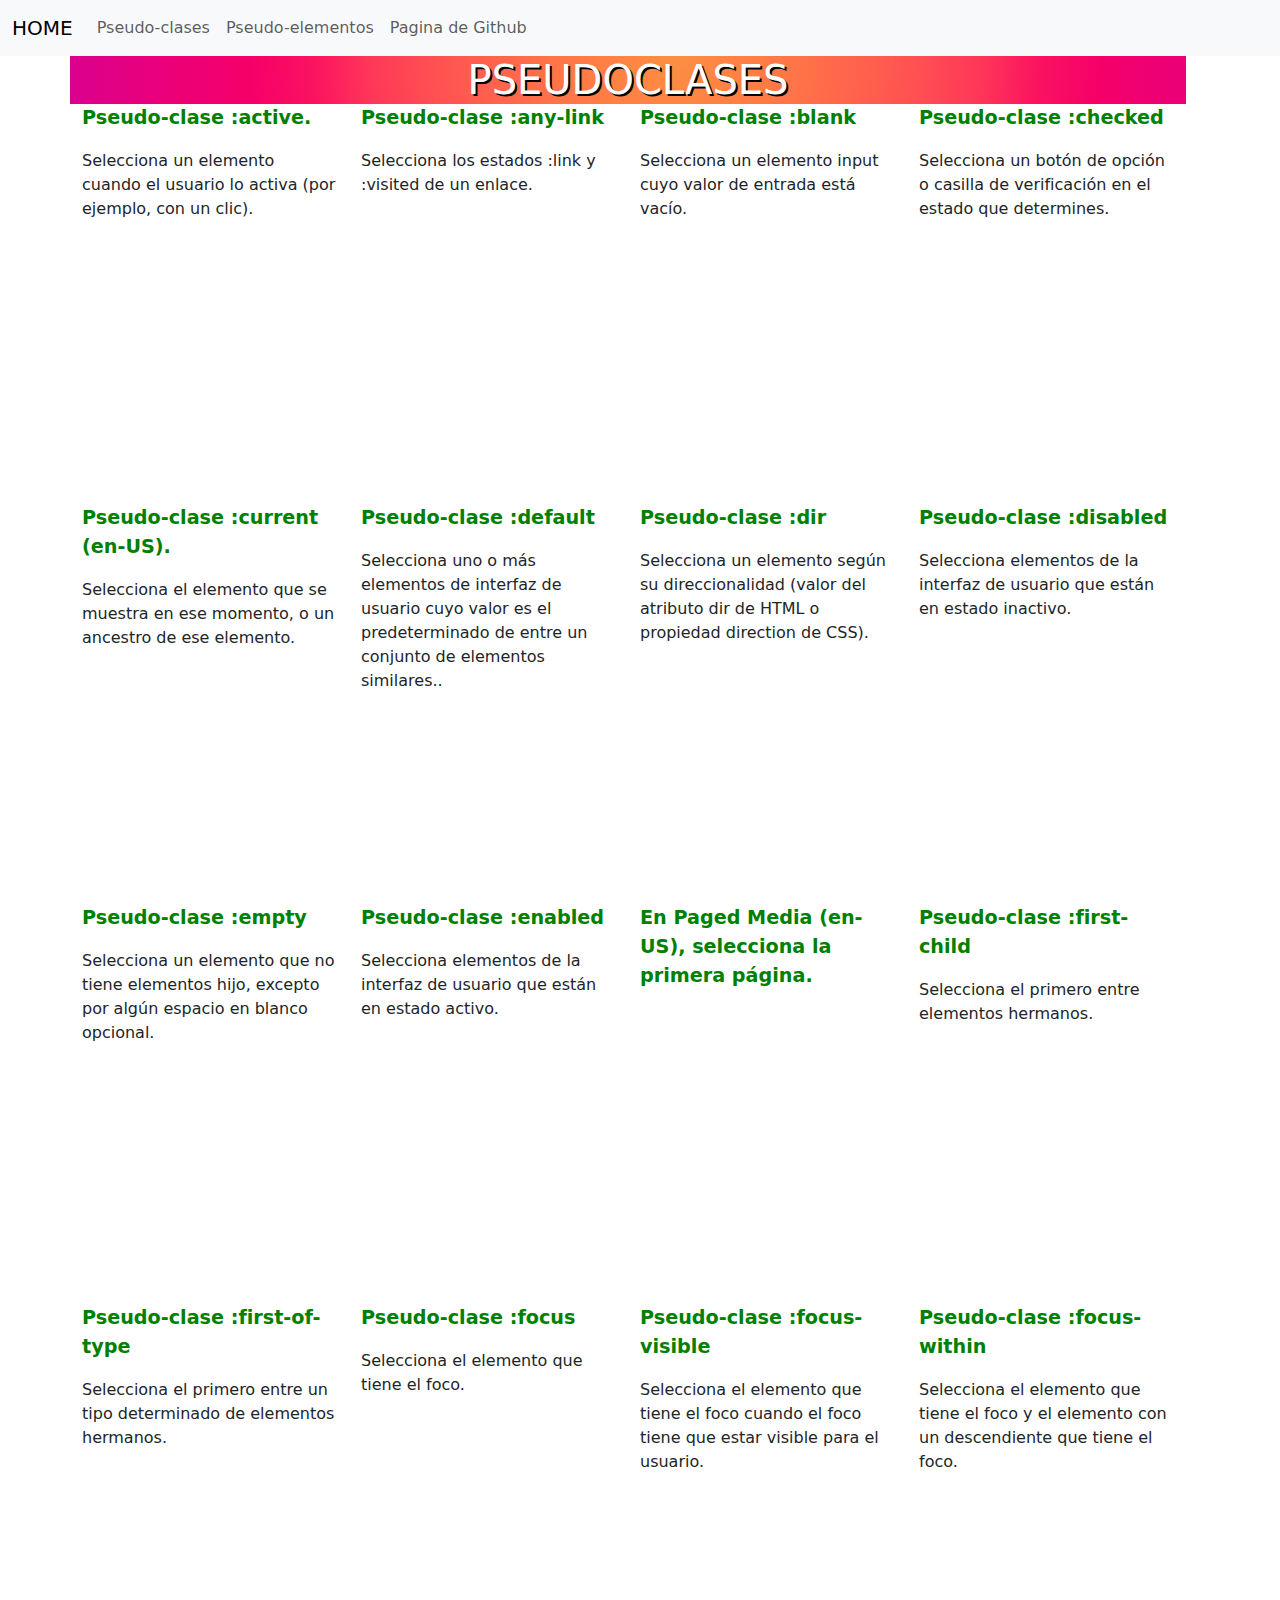
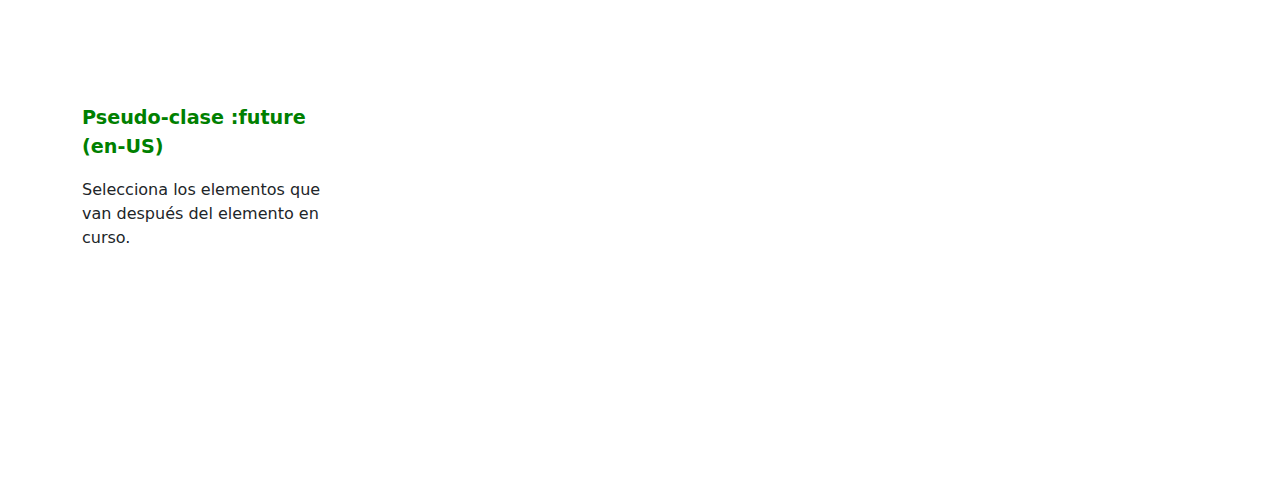
==== pseudoclases/index.html @ 44863fea "hago la página que no funciona y degradado al titulo" ====
<!DOCTYPE html>
<html lang="es">

<head>
  <meta charset="UTF-8">
  <meta http-equiv="X-UA-Compatible" content="IE=edge">
  <meta name="viewport" content="width=device-width, initial-scale=1.0">
  <title>Pseudoclases by KOKO</title>
  <link href="css/bootstrap.min.css" rel="stylesheet">
  <link rel="stylesheet" href="css/style.css">
</head>

<body>
  <nav class="navbar navbar-expand-lg bg-body-tertiary">
    <div class="container-fluid">
      <a class="navbar-brand" href="../index.html">HOME</a>
      <button class="navbar-toggler" type="button" data-bs-toggle="collapse" data-bs-target="#navbarNav"
        aria-controls="navbarNav" aria-expanded="false" aria-label="Toggle navigation">
        <span class="navbar-toggler-icon"></span>
      </button>
      <div class="collapse navbar-collapse" id="navbarNav">
        <ul class="navbar-nav">
          <li class="nav-item">
            <a class="nav-link " aria-current="page" href="index.html">Pseudo-clases</a>
          </li>
          <li class="nav-item">
            <a class="nav-link" href="../pseudoelementos/index.html">Pseudo-elementos</a>
          </li>
          <li class="nav-item">
            <a class="nav-link" href="https://github.com/Koko-OwO?tab=repositories">Pagina de Github</a>
          </li>
        </ul>
      </div>
    </div>
  </nav>
  <header class="container azu">
    <div class="row carita">
      <div class="col-xl-12 col-md-12 col-sd-12 col-12 altura1 nalga">
        <h1>PSEUDOCLASES</h1>
      </div>
    </div>
  </header>
      <section class="container">
        <aside class="row carita">
          <div class="col-xl-3 col-md-6 col-sd-12 col-12 auto altura2">
            <p>Pseudo-clase :active.</p>
            <p>Selecciona un elemento cuando el usuario lo activa (por ejemplo, con un clic).</p>
          </div>
          <div class="col-xl-3 col-md-6 col-sd-12 col-12 auto altura2">
            <p>Pseudo-clase :any-link</p>
            <p>Selecciona los estados :link y :visited de un enlace.</p>
          </div>
          <div class="col-xl-3 col-md-6 col-sd-12 col-12 auto altura2">
            <p>Pseudo-clase :blank</p>
            <p>Selecciona un elemento input cuyo valor de entrada está vacío.</p>
          </div>
          <div class="col-xl-3 col-md-6 col-sd-12 col-12 auto altura2">
            <p>Pseudo-clase :checked</p>
            <p>Selecciona un botón de opción o casilla de verificación en el estado que determines.</p>
          </div>
          <div class="col-xl-3 col-md-6 col-sd-12 col-12 auto altura2">
            <p>Pseudo-clase :current (en-US).</p>
            <p>Selecciona el elemento que se muestra en ese momento, o un ancestro de ese elemento.</p>
          </div>
          <div class="col-xl-3 col-md-6 col-sd-12 col-12 auto altura2">
            <p>Pseudo-clase :default</p>
            <p>Selecciona uno o más elementos de interfaz de usuario cuyo valor es el predeterminado de entre un conjunto de elementos similares..</p>
          </div>
          <div class="col-xl-3 col-md-6 col-sd-12 col-12 auto altura2">
            <p>Pseudo-clase :dir</p>
            <p>Selecciona un elemento según su direccionalidad (valor del atributo dir de HTML o propiedad direction de CSS).</p>
          </div>
          <div class="col-xl-3 col-md-6 col-sd-12 col-12 auto altura2">
            <p>Pseudo-clase :disabled</p>
            <p>Selecciona elementos de la interfaz de usuario que están en estado inactivo.</p>
          </div>
          <div class="col-xl-3 col-md-6 col-sd-12 col-12 auto altura2">
            <p>Pseudo-clase :empty</p>
            <p>Selecciona un elemento que no tiene elementos hijo, excepto por algún espacio en blanco opcional.</p>
          </div>
          <div class="col-xl-3 col-md-6 col-sd-12 col-12 auto altura2">
            <p>Pseudo-clase :enabled</p>
            <p>Selecciona elementos de la interfaz de usuario que están en estado activo.</p>
          </div>

          <div class="col-xl-3 col-md-6 col-sd-12 col-12 auto altura2">
            <p>En Paged Media (en-US), selecciona la primera página.</p>
          </div>
          <div class="col-xl-3 col-md-6 col-sd-12 col-12 auto altura2">
            <p>Pseudo-clase :first-child</p>
            <p>Selecciona el primero entre elementos hermanos.</p>
          </div>
          <div class="col-xl-3 col-md-6 col-sd-12 col-12 auto altura2">
            <p>Pseudo-clase :first-of-type</p>
            <p>Selecciona el primero entre un tipo determinado de elementos hermanos.</p>
          </div>
          <div class="col-xl-3 col-md-6 col-sd-12 col-12 auto altura2">
            <p>Pseudo-clase :focus</p>
            <p>Selecciona el elemento que tiene el foco.</p>
          </div>
          <div class="col-xl-3 col-md-6 col-sd-12 col-12 auto altura2">
            <p>Pseudo-clase :focus-visible</p>
            <p>Selecciona el elemento que tiene el foco cuando el foco tiene que estar visible para el usuario.</p>
          </div>
          <div class="col-xl-3 col-md-6 col-sd-12 col-12 auto altura2">
            <p>Pseudo-clase :focus-within</p>
            <p>Selecciona el elemento que tiene el foco y el elemento con un descendiente que tiene el foco.</p>
          </div>
          <div class="col-xl-3 col-md-6 col-sd-12 col-12 auto altura2">
            <p>Pseudo-clase :future (en-US)</p>
            <p>Selecciona los elementos que van después del elemento en curso.
            </p>
          </div>

         
        </aside>
      </section>

  

















  <script src="js/bootstrap.bundle.min.js"></script>

</body>

</html>
---- pseudoclases/css/style.css ----
* {
    box-sizing: border-box;
}
body{ 
    margin: 0;
    padding: 0;
    
}
.container{
    width: 100%;
    height: 100vh;
    display: flex;
}
.azu{
    width: 100%;
    height: 3rem;
    display: flex;
}
.altura1 {
    width: 100%;
    height: 3rem;
    display: flex;
    
}
.carita {
    width: 100%;
    display: flex;
}
.nalga {
    background-image: radial-gradient(circle at 54.22% 1.72%, #fb8f41 0, #ff8244 10%, #ff7448 20%, #ff634c 30%, #ff5052 40%, #ff3858 50%, #fb1260 60%, #f50069 70%, #ee0074 80%, #e50081 90%, #da008e 100%);
    justify-content: center;
    color: white;
    text-shadow: 2px 2px black;
}
.altura2 {
    height: 25rem;
    

}

.auto p:first-child{
    font-weight: bold;
    font-size: 120%;
    color: green;
    
}
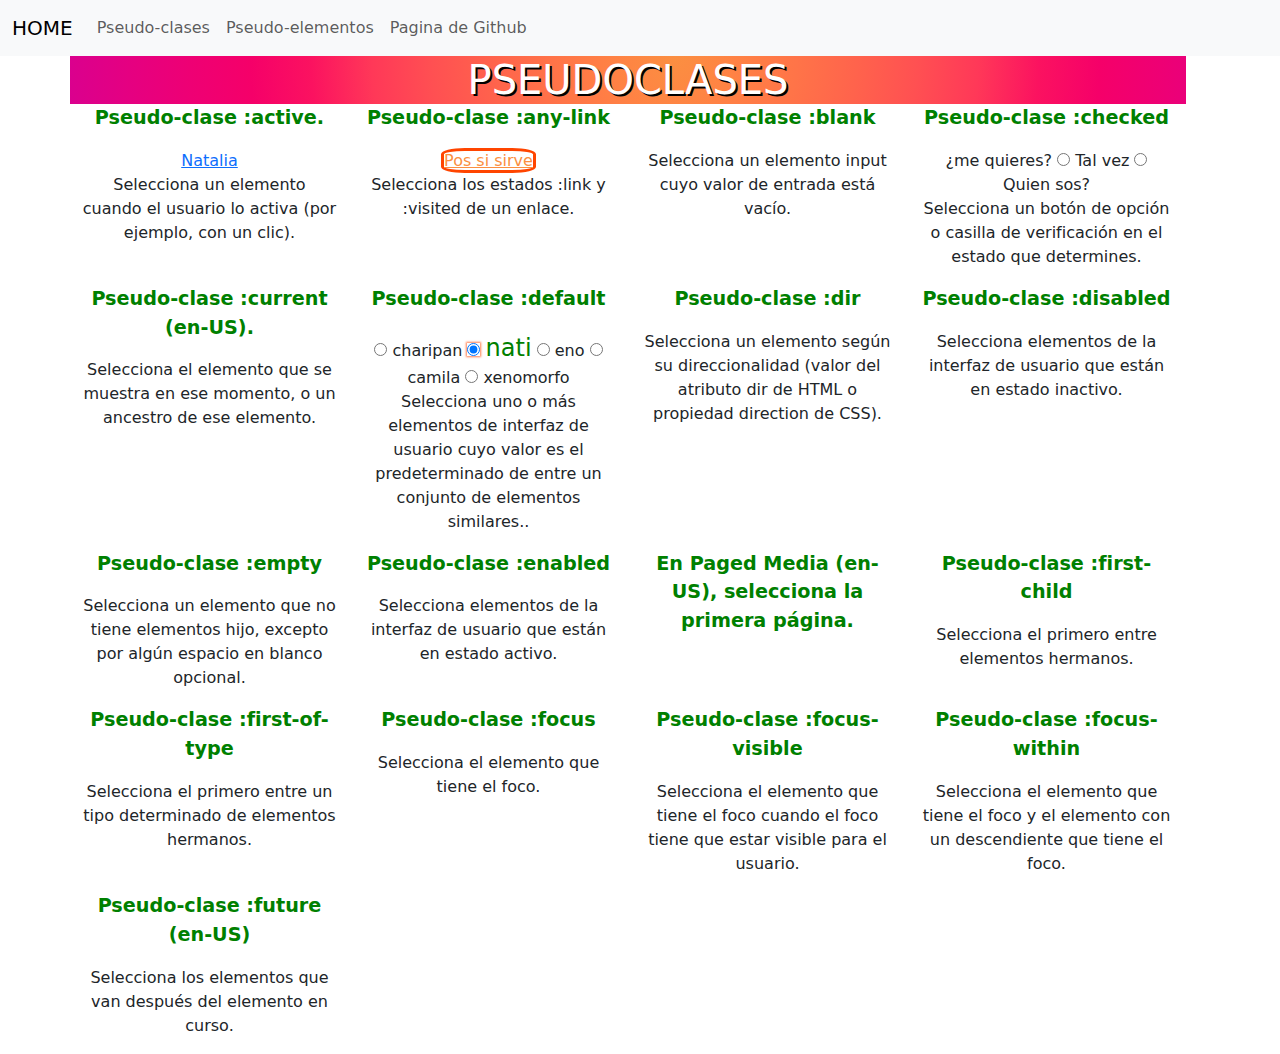
==== commit af005ce8: "quito en no repeat en el fondo, hago algunas pseudoclases y eso}" ====
--- a/pseudoclases/index.html
+++ b/pseudoclases/index.html
@@ -40,83 +40,111 @@
       </div>
     </div>
   </header>
-      <section class="container">
-        <aside class="row carita">
-          <div class="col-xl-3 col-md-6 col-sd-12 col-12 auto altura2">
-            <p>Pseudo-clase :active.</p>
-            <p>Selecciona un elemento cuando el usuario lo activa (por ejemplo, con un clic).</p>
-          </div>
-          <div class="col-xl-3 col-md-6 col-sd-12 col-12 auto altura2">
-            <p>Pseudo-clase :any-link</p>
-            <p>Selecciona los estados :link y :visited de un enlace.</p>
-          </div>
-          <div class="col-xl-3 col-md-6 col-sd-12 col-12 auto altura2">
-            <p>Pseudo-clase :blank</p>
-            <p>Selecciona un elemento input cuyo valor de entrada está vacío.</p>
-          </div>
-          <div class="col-xl-3 col-md-6 col-sd-12 col-12 auto altura2">
-            <p>Pseudo-clase :checked</p>
-            <p>Selecciona un botón de opción o casilla de verificación en el estado que determines.</p>
-          </div>
-          <div class="col-xl-3 col-md-6 col-sd-12 col-12 auto altura2">
-            <p>Pseudo-clase :current (en-US).</p>
-            <p>Selecciona el elemento que se muestra en ese momento, o un ancestro de ese elemento.</p>
-          </div>
-          <div class="col-xl-3 col-md-6 col-sd-12 col-12 auto altura2">
-            <p>Pseudo-clase :default</p>
-            <p>Selecciona uno o más elementos de interfaz de usuario cuyo valor es el predeterminado de entre un conjunto de elementos similares..</p>
-          </div>
-          <div class="col-xl-3 col-md-6 col-sd-12 col-12 auto altura2">
-            <p>Pseudo-clase :dir</p>
-            <p>Selecciona un elemento según su direccionalidad (valor del atributo dir de HTML o propiedad direction de CSS).</p>
-          </div>
-          <div class="col-xl-3 col-md-6 col-sd-12 col-12 auto altura2">
-            <p>Pseudo-clase :disabled</p>
-            <p>Selecciona elementos de la interfaz de usuario que están en estado inactivo.</p>
-          </div>
-          <div class="col-xl-3 col-md-6 col-sd-12 col-12 auto altura2">
-            <p>Pseudo-clase :empty</p>
-            <p>Selecciona un elemento que no tiene elementos hijo, excepto por algún espacio en blanco opcional.</p>
-          </div>
-          <div class="col-xl-3 col-md-6 col-sd-12 col-12 auto altura2">
-            <p>Pseudo-clase :enabled</p>
-            <p>Selecciona elementos de la interfaz de usuario que están en estado activo.</p>
-          </div>
+  <section class="container">
+    <aside class="row carita">
+      <div class="col-xl-3 col-md-6 col-sd-12 col-12 auto altura2">
+        <p>Pseudo-clase :active.</p>
+        <a href="3" class="ola">Natalia</a>
+        <p>Selecciona un elemento cuando el usuario lo activa (por ejemplo, con un clic).</p>
+      </div>
+      <div class="col-xl-3 col-md-6 col-sd-12 col-12 auto altura2">
+        <p>Pseudo-clase :any-link</p>
+        <a href="#" class="lola">Pos si sirve</a>
+        <p>Selecciona los estados :link y :visited de un enlace.</p>
+      </div>
+      <div class="col-xl-3 col-md-6 col-sd-12 col-12 auto altura2">
+        <p>Pseudo-clase :blank</p>
+        <p>Selecciona un elemento input cuyo valor de entrada está vacío.</p>
+      </div>
+      <div class="col-xl-3 col-md-6 col-sd-12 col-12 auto altura2">
+        <p>Pseudo-clase :checked</p>
+        <div>
+          ¿me quieres?
+          <input type="radio" name="my-input" id="yes">
+          <label for="yes">Tal vez</label>
 
-          <div class="col-xl-3 col-md-6 col-sd-12 col-12 auto altura2">
-            <p>En Paged Media (en-US), selecciona la primera página.</p>
-          </div>
-          <div class="col-xl-3 col-md-6 col-sd-12 col-12 auto altura2">
-            <p>Pseudo-clase :first-child</p>
-            <p>Selecciona el primero entre elementos hermanos.</p>
-          </div>
-          <div class="col-xl-3 col-md-6 col-sd-12 col-12 auto altura2">
-            <p>Pseudo-clase :first-of-type</p>
-            <p>Selecciona el primero entre un tipo determinado de elementos hermanos.</p>
-          </div>
-          <div class="col-xl-3 col-md-6 col-sd-12 col-12 auto altura2">
-            <p>Pseudo-clase :focus</p>
-            <p>Selecciona el elemento que tiene el foco.</p>
-          </div>
-          <div class="col-xl-3 col-md-6 col-sd-12 col-12 auto altura2">
-            <p>Pseudo-clase :focus-visible</p>
-            <p>Selecciona el elemento que tiene el foco cuando el foco tiene que estar visible para el usuario.</p>
-          </div>
-          <div class="col-xl-3 col-md-6 col-sd-12 col-12 auto altura2">
-            <p>Pseudo-clase :focus-within</p>
-            <p>Selecciona el elemento que tiene el foco y el elemento con un descendiente que tiene el foco.</p>
-          </div>
-          <div class="col-xl-3 col-md-6 col-sd-12 col-12 auto altura2">
-            <p>Pseudo-clase :future (en-US)</p>
-            <p>Selecciona los elementos que van después del elemento en curso.
-            </p>
-          </div>
+          <input type="radio" name="my-input" id="no">
+          <label for="no">Quien sos?</label>
+        </div>
+        <p>Selecciona un botón de opción o casilla de verificación en el estado que determines.</p>
+      </div>
+      <div class="col-xl-3 col-md-6 col-sd-12 col-12 auto altura2">
+        <p>Pseudo-clase :current (en-US).</p>
+        <p>Selecciona el elemento que se muestra en ese momento, o un ancestro de ese elemento.</p>
+      </div>
+      <div class="col-xl-3 col-md-6 col-sd-12 col-12 auto altura2">
+        <p>Pseudo-clase :default</p>
+        <input type="radio" name="season" id="spring">
+        <label for="spring">charipan</label>
 
-         
-        </aside>
-      </section>
+        <input type="radio" name="season" id="nati" checked>
+        <label for="nati">nati</label>
 
-  
+        <input type="radio" name="season" id="eno">
+        <label for="eno">eno</label>
+
+        <input type="radio" name="season" id="camila">
+        <label for="camila">camila</label>
+
+        <input type="radio" name="season" id="xenomorfo">
+        <label for="xenomorfo">xenomorfo</label>
+
+
+        <p>Selecciona uno o más elementos de interfaz de usuario cuyo valor es el predeterminado de entre un conjunto de
+          elementos similares..</p>
+      </div>
+      <div class="col-xl-3 col-md-6 col-sd-12 col-12 auto altura2">
+        <p>Pseudo-clase :dir</p>
+        <p>Selecciona un elemento según su direccionalidad (valor del atributo dir de HTML o propiedad direction de
+          CSS).</p>
+      </div>
+      <div class="col-xl-3 col-md-6 col-sd-12 col-12 auto altura2">
+        <p>Pseudo-clase :disabled</p>
+        <p>Selecciona elementos de la interfaz de usuario que están en estado inactivo.</p>
+      </div>
+      <div class="col-xl-3 col-md-6 col-sd-12 col-12 auto altura2">
+        <p>Pseudo-clase :empty</p>
+        <p>Selecciona un elemento que no tiene elementos hijo, excepto por algún espacio en blanco opcional.</p>
+      </div>
+      <div class="col-xl-3 col-md-6 col-sd-12 col-12 auto altura2">
+        <p>Pseudo-clase :enabled</p>
+        <p>Selecciona elementos de la interfaz de usuario que están en estado activo.</p>
+      </div>
+
+      <div class="col-xl-3 col-md-6 col-sd-12 col-12 auto altura2">
+        <p>En Paged Media (en-US), selecciona la primera página.</p>
+      </div>
+      <div class="col-xl-3 col-md-6 col-sd-12 col-12 auto altura2">
+        <p>Pseudo-clase :first-child</p>
+        <p>Selecciona el primero entre elementos hermanos.</p>
+      </div>
+      <div class="col-xl-3 col-md-6 col-sd-12 col-12 auto altura2">
+        <p>Pseudo-clase :first-of-type</p>
+        <p>Selecciona el primero entre un tipo determinado de elementos hermanos.</p>
+      </div>
+      <div class="col-xl-3 col-md-6 col-sd-12 col-12 auto altura2">
+        <p>Pseudo-clase :focus</p>
+        <p>Selecciona el elemento que tiene el foco.</p>
+      </div>
+      <div class="col-xl-3 col-md-6 col-sd-12 col-12 auto altura2">
+        <p>Pseudo-clase :focus-visible</p>
+        <p>Selecciona el elemento que tiene el foco cuando el foco tiene que estar visible para el usuario.</p>
+      </div>
+      <div class="col-xl-3 col-md-6 col-sd-12 col-12 auto altura2">
+        <p>Pseudo-clase :focus-within</p>
+        <p>Selecciona el elemento que tiene el foco y el elemento con un descendiente que tiene el foco.</p>
+      </div>
+      <div class="col-xl-3 col-md-6 col-sd-12 col-12 auto altura2">
+        <p>Pseudo-clase :future (en-US)</p>
+        <p>Selecciona los elementos que van después del elemento en curso.
+        </p>
+      </div>
+
+
+    </aside>
+  </section>
+
+
 
 
 
--- a/pseudoclases/css/style.css
+++ b/pseudoclases/css/style.css
@@ -2,6 +2,7 @@
     box-sizing: border-box;
 }
 body{ 
+    text-align: center;
     margin: 0;
     padding: 0;
     
@@ -33,7 +34,8 @@
     text-shadow: 2px 2px black;
 }
 .altura2 {
-    height: 25rem;
+    height: auto;
+    justify-content: center;
     
 
 }
@@ -43,4 +45,37 @@
     font-size: 120%;
     color: green;
     
-}+}
+.ola:active {
+    color: white;
+    font-size: 155%;
+    background-color: #fb1260;
+
+}
+.lola:link {
+    color: #fb8f41;
+}
+.lola:any-link {
+    border-radius: 25%;
+    border: solid orangered;
+}
+.lola:visited {
+    font-size: 110%;
+    color: green;
+}
+input:checked + label {
+    color: red;
+    font-size: 150%;
+}
+input:default {
+    box-shadow: 0 0 2px 1px coral;
+}
+  
+input:default + label {
+    color: green;
+}
+#nati:checked {
+    color: #fb1260;
+    font-size: 110%;
+}
+
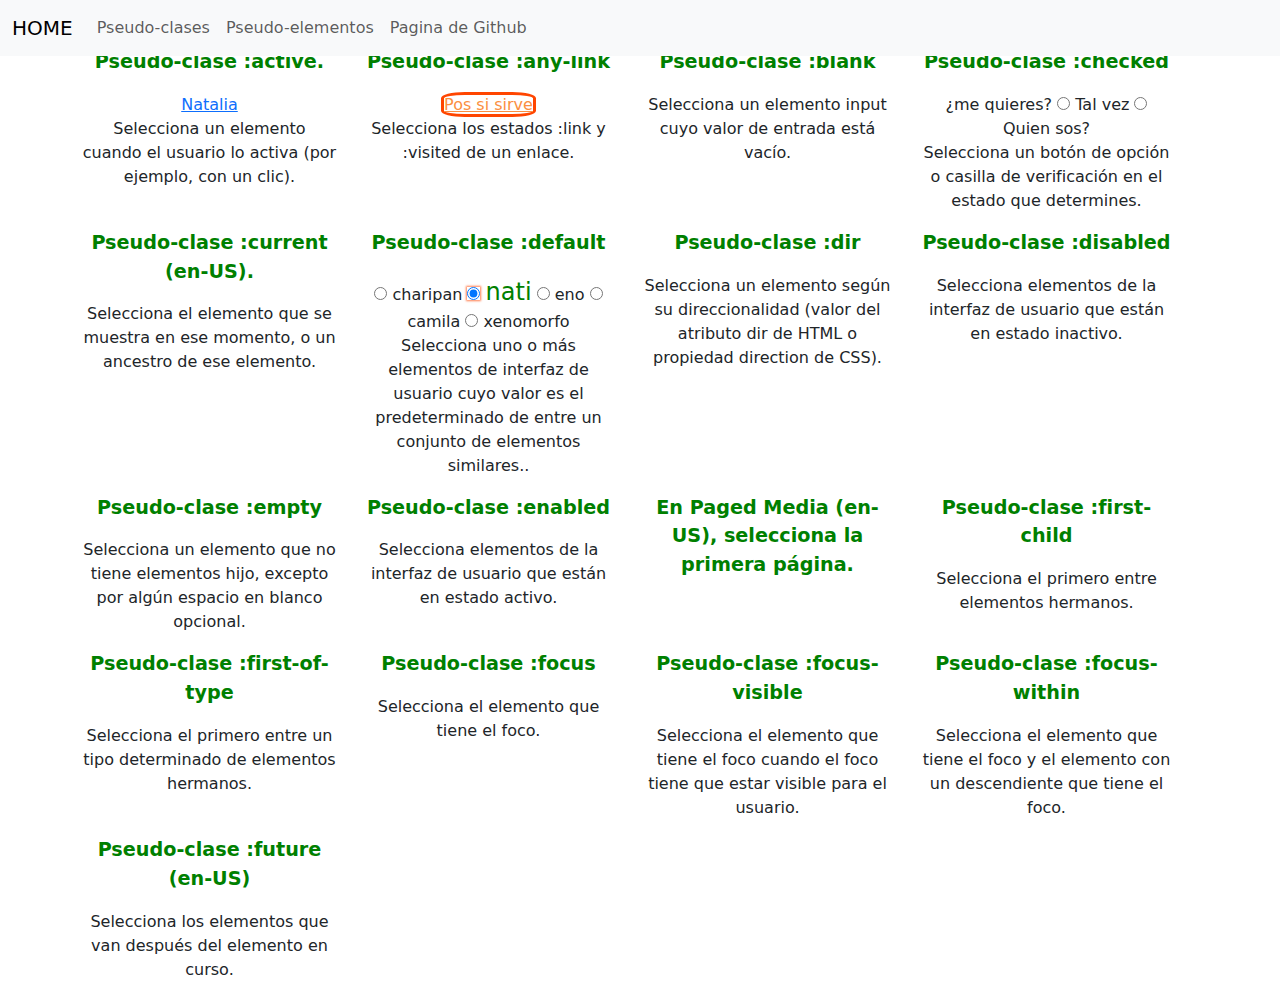
==== commit 71f2e8d2: "agrege javascrip y los gif" ====
--- a/pseudoclases/index.html
+++ b/pseudoclases/index.html
@@ -161,7 +161,7 @@
 
 
 
-
+  <script src="js/script.js" ></script>
   <script src="js/bootstrap.bundle.min.js"></script>
 
 </body>
--- a/pseudoclases/css/style.css
+++ b/pseudoclases/css/style.css
@@ -79,3 +79,11 @@
     font-size: 110%;
 }
 
+.navbar {
+    width: 100%;
+    position: fixed;
+    transition: all 0.5 ease;
+}
+.navbar.active {
+    background-color: black;
+}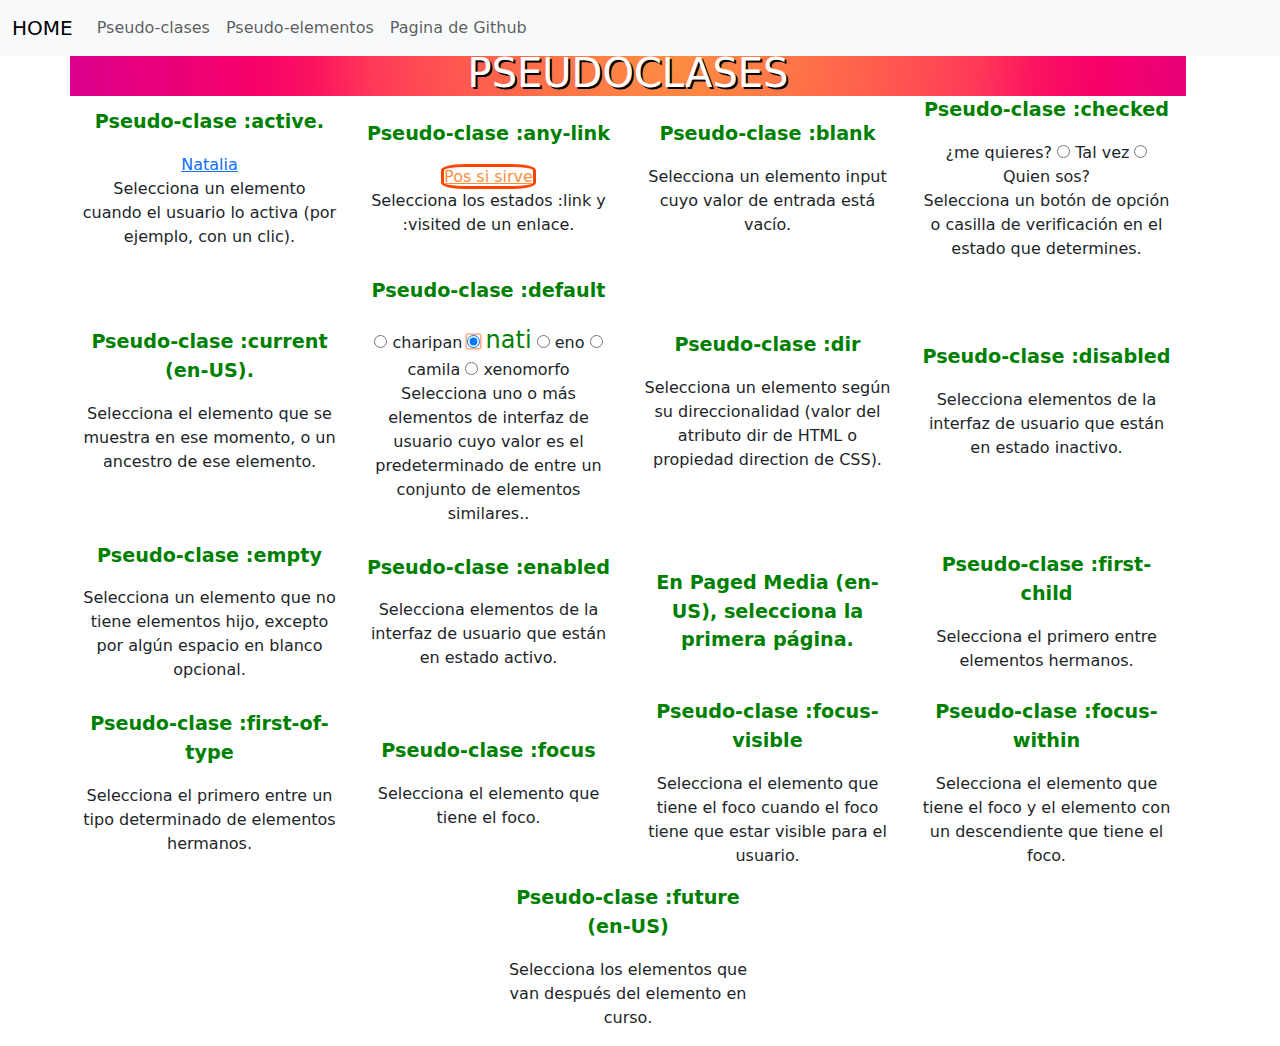
==== commit 851bfcf5: "meto un div para que el nabar este fixes sin que esconda el titulo" ====
--- a/pseudoclases/index.html
+++ b/pseudoclases/index.html
@@ -35,11 +35,18 @@
   </nav>
   <header class="container azu">
     <div class="row carita">
-      <div class="col-xl-12 col-md-12 col-sd-12 col-12 altura1 nalga">
+      <div class="col-xl-12 col-md-12 col-sd-12 col-12 altura1 nalga c">
         <h1>PSEUDOCLASES</h1>
       </div>
     </div>
   </header>
+  <div class="container azu">
+    <div class="row carita">
+      <div class="col-xl-12 col-md-12 col-sd-12 col-12 altura1 nalga c">
+        <h1>PSEUDOCLASES</h1>
+      </div>
+    </div>
+  </div>
   <section class="container">
     <aside class="row carita">
       <div class="col-xl-3 col-md-6 col-sd-12 col-12 auto altura2">
--- a/pseudoclases/css/style.css
+++ b/pseudoclases/css/style.css
@@ -21,12 +21,19 @@
     width: 100%;
     height: 3rem;
     display: flex;
-    
+    justify-content: center;
+    align-items: center;
 }
+h1 {
+    margin-top: 10px;
+} 
 .carita {
     width: 100%;
     display: flex;
+    justify-content: center;
+    align-items: center;
 }
+
 .nalga {
     background-image: radial-gradient(circle at 54.22% 1.72%, #fb8f41 0, #ff8244 10%, #ff7448 20%, #ff634c 30%, #ff5052 40%, #ff3858 50%, #fb1260 60%, #f50069 70%, #ee0074 80%, #e50081 90%, #da008e 100%);
     justify-content: center;
@@ -82,8 +89,9 @@
 .navbar {
     width: 100%;
     position: fixed;
-    transition: all 0.5 ease;
+    
 }
 .navbar.active {
     background-color: black;
+    position: fixed;
 }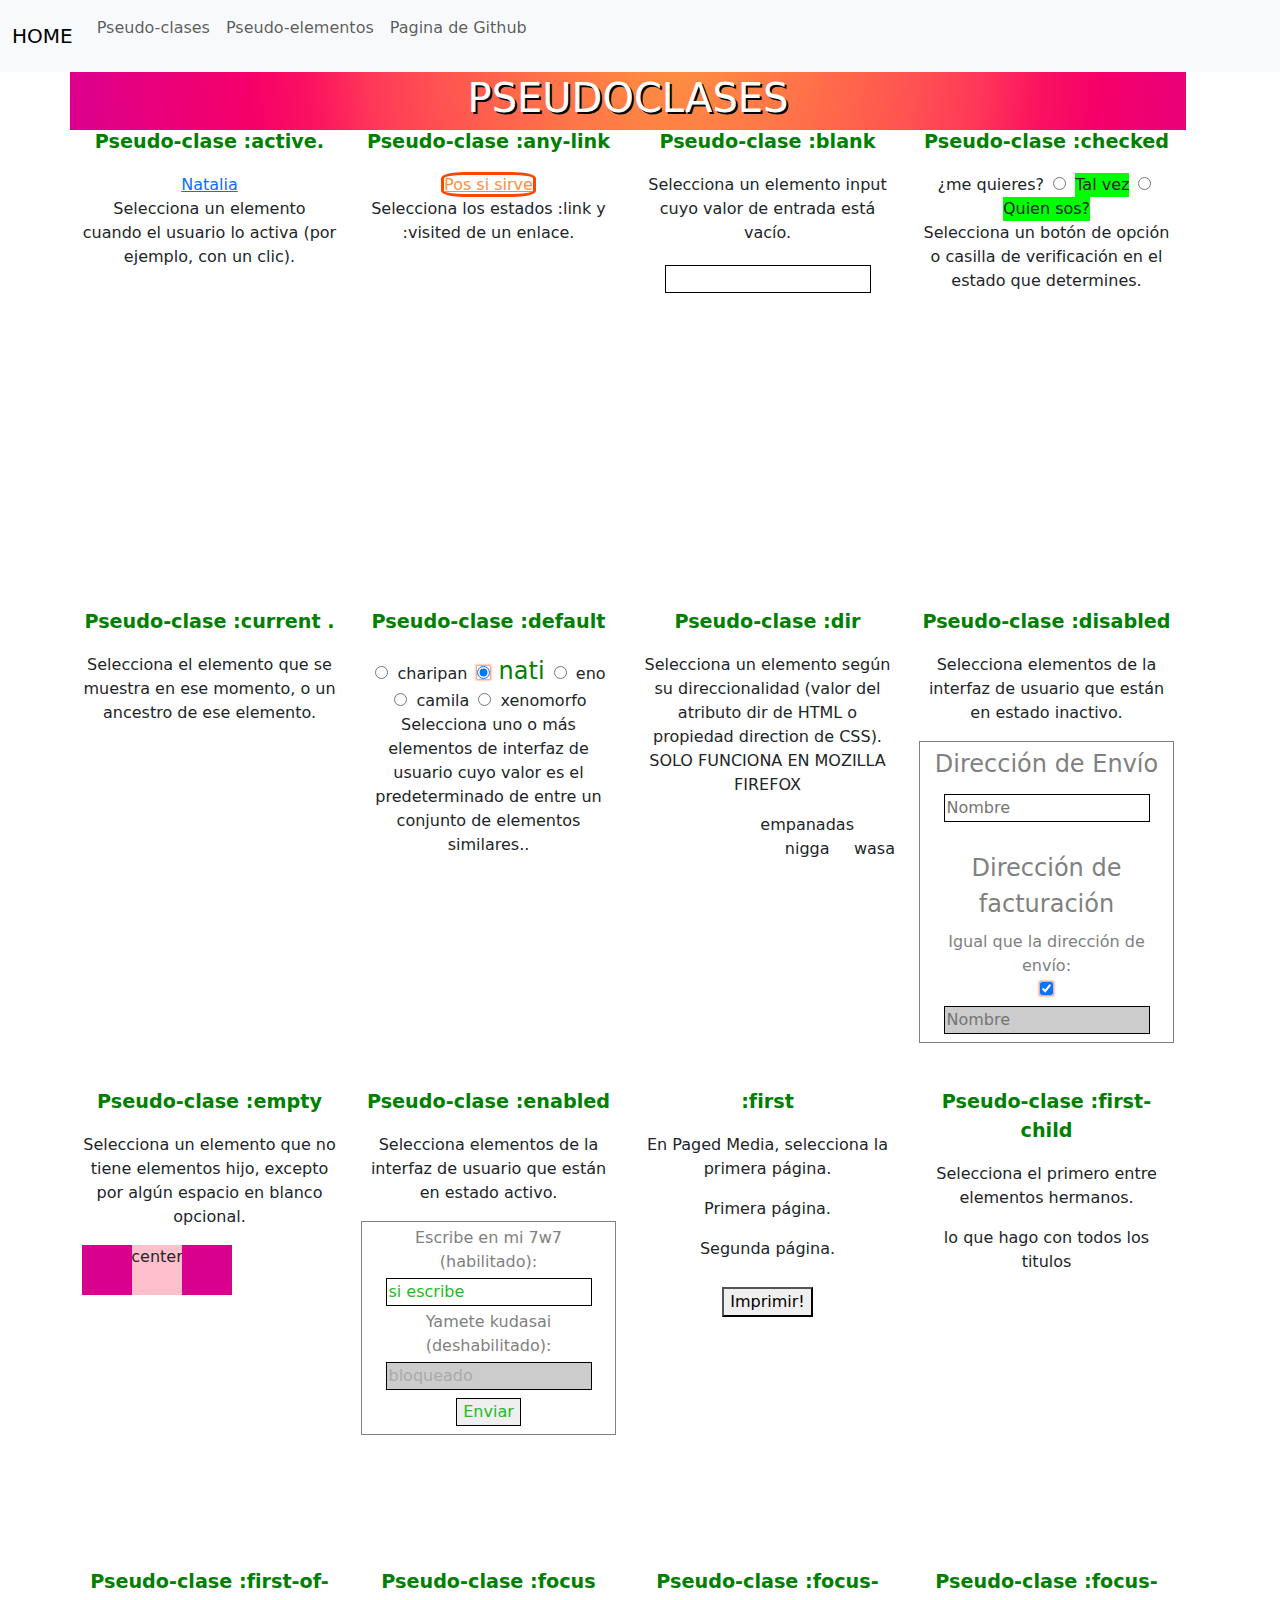
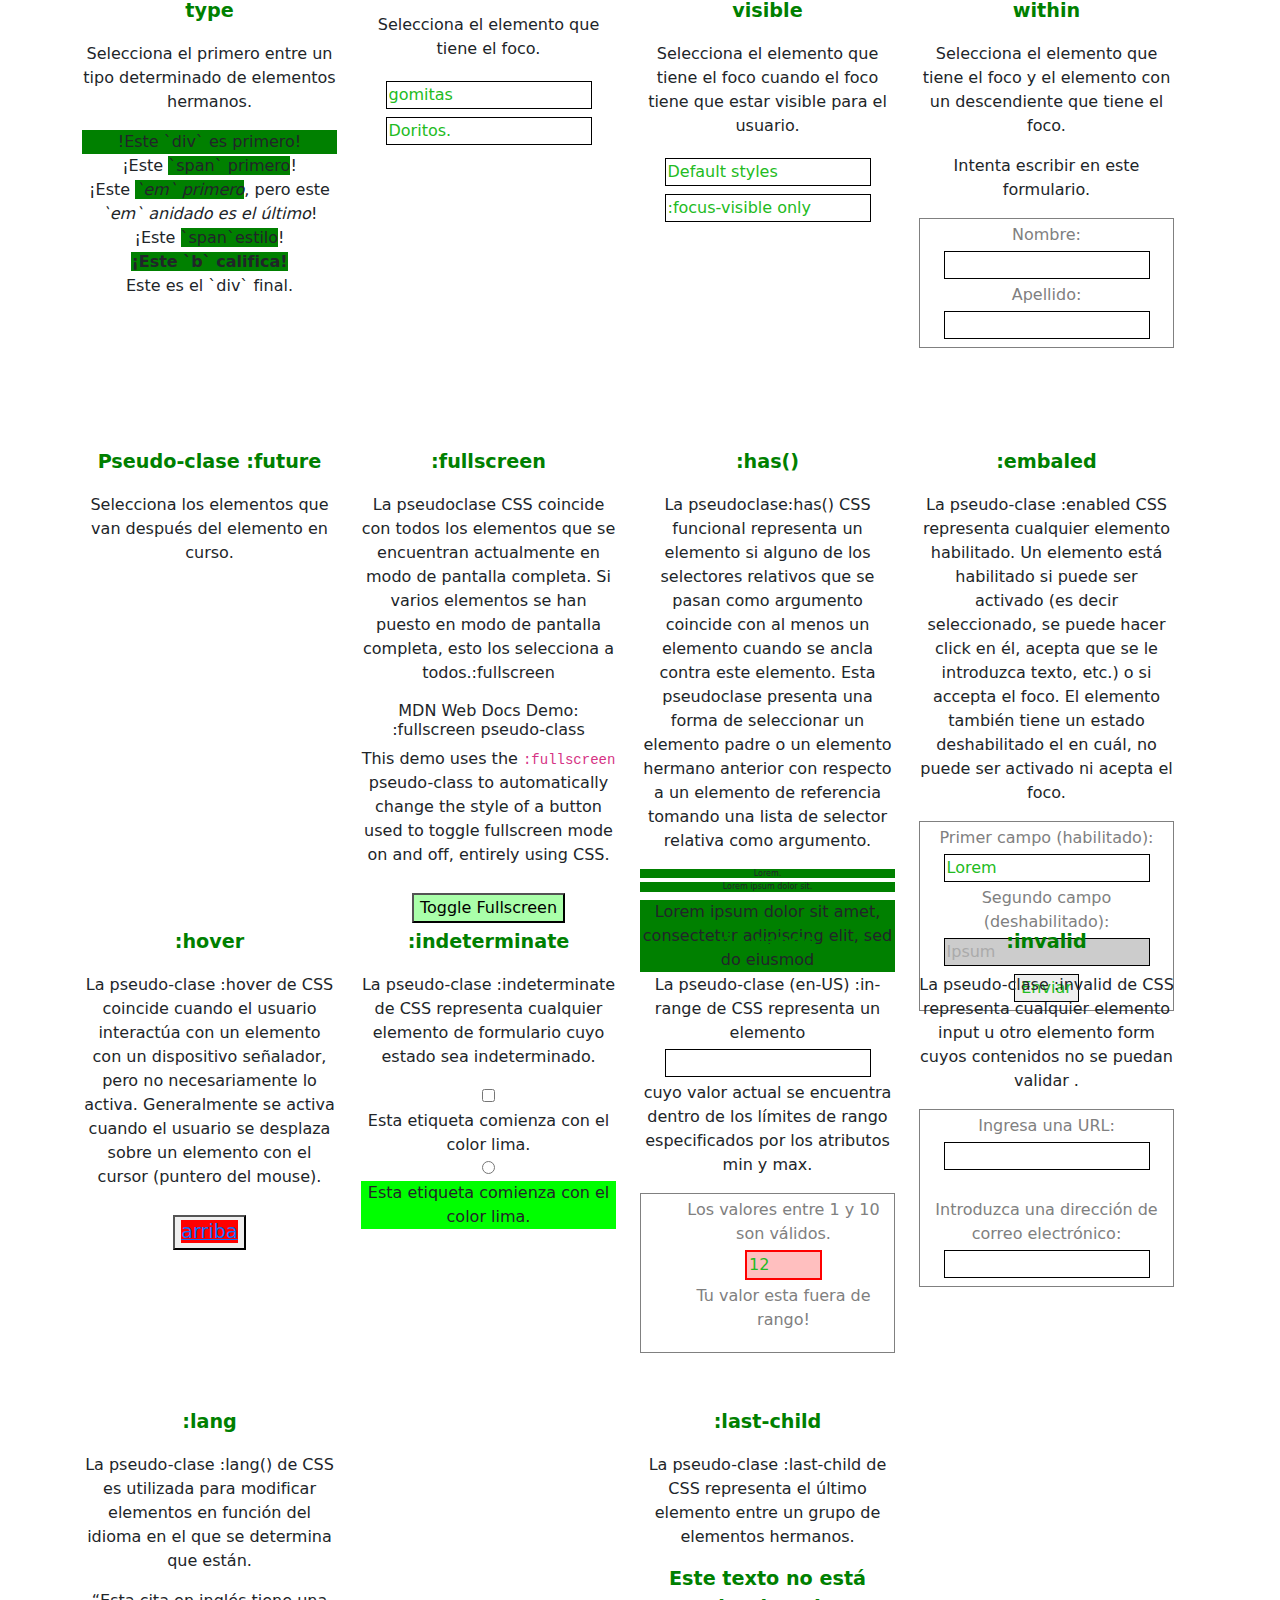
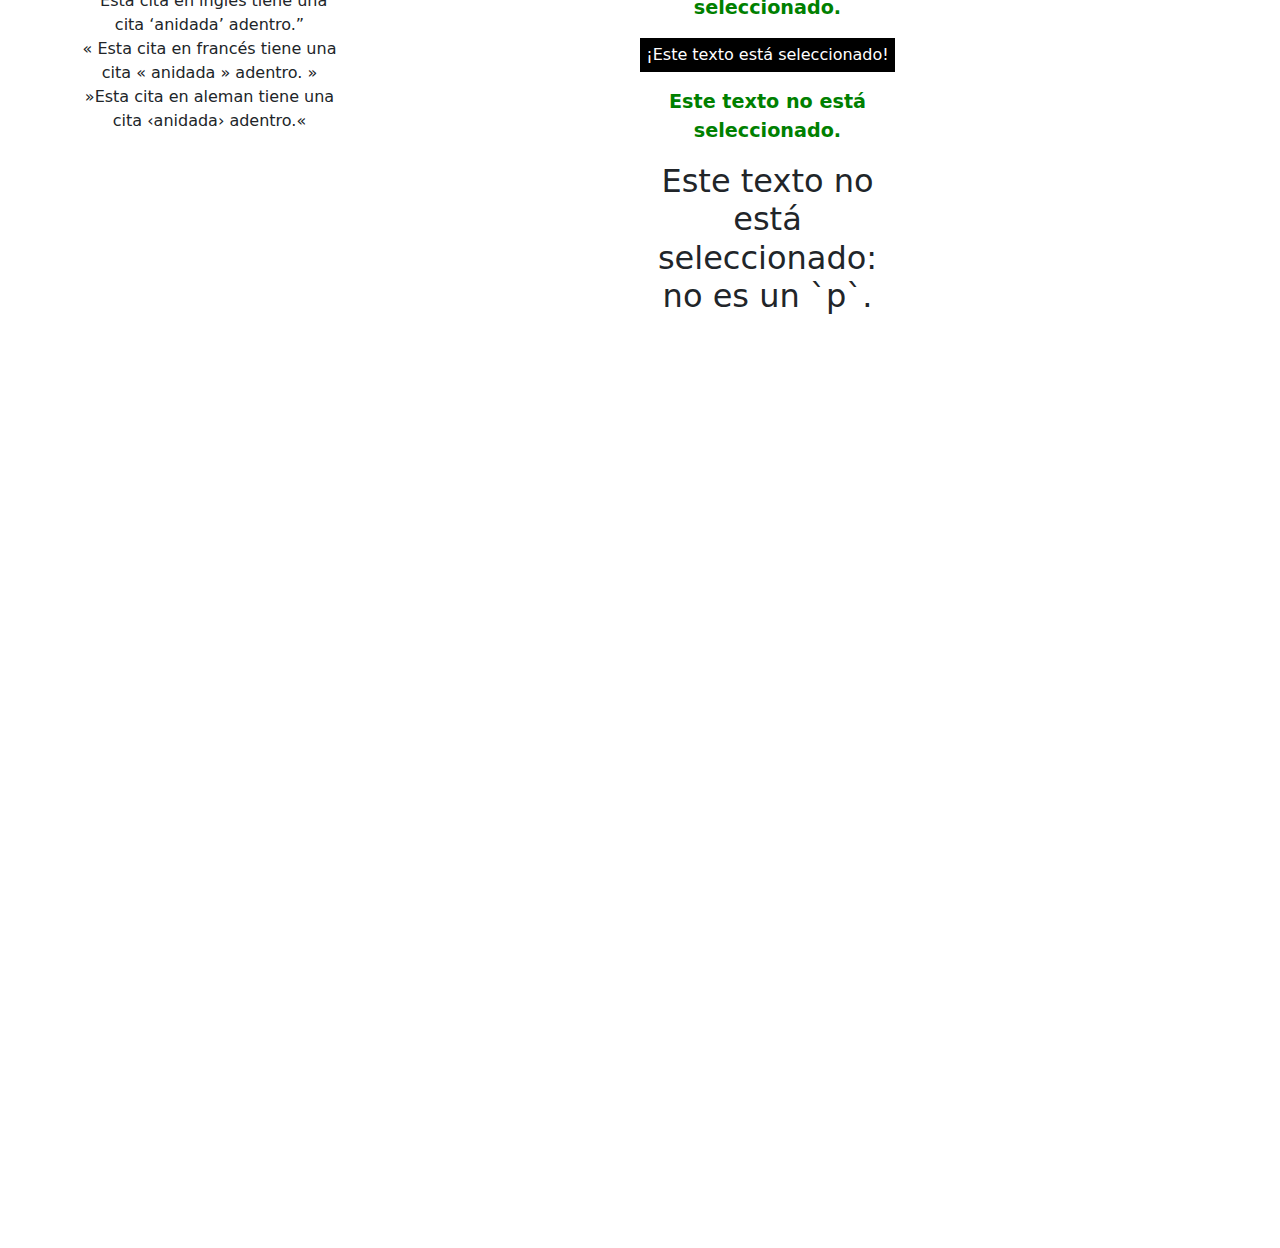
==== commit f6d753ab: "cqui tengo js con algunas cosas llego hasta last-child y e voy a dormir" ====
--- a/pseudoclases/index.html
+++ b/pseudoclases/index.html
@@ -21,19 +21,19 @@
       <div class="collapse navbar-collapse" id="navbarNav">
         <ul class="navbar-nav">
           <li class="nav-item">
-            <a class="nav-link " aria-current="page" href="index.html">Pseudo-clases</a>
+            <a class="nav-link " aria-current="page" href="index.html" target="_blank">Pseudo-clases</a>
           </li>
           <li class="nav-item">
-            <a class="nav-link" href="../pseudoelementos/index.html">Pseudo-elementos</a>
+            <a class="nav-link" href="../pseudoelementos/index.html" target="_blank">Pseudo-elementos</a>
           </li>
           <li class="nav-item">
-            <a class="nav-link" href="https://github.com/Koko-OwO?tab=repositories">Pagina de Github</a>
+            <a class="nav-link" href="https://github.com/Koko-OwO?tab=repositories" target="_blank">Pagina de Github</a>
           </li>
         </ul>
       </div>
     </div>
   </nav>
-  <header class="container azu">
+  <header class="container azu2">
     <div class="row carita">
       <div class="col-xl-12 col-md-12 col-sd-12 col-12 altura1 nalga c">
         <h1>PSEUDOCLASES</h1>
@@ -47,6 +47,8 @@
       </div>
     </div>
   </div>
+
+
   <section class="container">
     <aside class="row carita">
       <div class="col-xl-3 col-md-6 col-sd-12 col-12 auto altura2">
@@ -54,15 +56,22 @@
         <a href="3" class="ola">Natalia</a>
         <p>Selecciona un elemento cuando el usuario lo activa (por ejemplo, con un clic).</p>
       </div>
+
+      
       <div class="col-xl-3 col-md-6 col-sd-12 col-12 auto altura2">
         <p>Pseudo-clase :any-link</p>
         <a href="#" class="lola">Pos si sirve</a>
         <p>Selecciona los estados :link y :visited de un enlace.</p>
       </div>
+
+
       <div class="col-xl-3 col-md-6 col-sd-12 col-12 auto altura2">
         <p>Pseudo-clase :blank</p>
         <p>Selecciona un elemento input cuyo valor de entrada está vacío.</p>
-      </div>
+        <input type="text" class="text">
+      </div>
+
+
       <div class="col-xl-3 col-md-6 col-sd-12 col-12 auto altura2">
         <p>Pseudo-clase :checked</p>
         <div>
@@ -75,10 +84,14 @@
         </div>
         <p>Selecciona un botón de opción o casilla de verificación en el estado que determines.</p>
       </div>
-      <div class="col-xl-3 col-md-6 col-sd-12 col-12 auto altura2">
-        <p>Pseudo-clase :current (en-US).</p>
+
+
+      <div class="col-xl-3 col-md-6 col-sd-12 col-12 auto altura2">
+        <p>Pseudo-clase :current .</p>
         <p>Selecciona el elemento que se muestra en ese momento, o un ancestro de ese elemento.</p>
       </div>
+
+
       <div class="col-xl-3 col-md-6 col-sd-12 col-12 auto altura2">
         <p>Pseudo-clase :default</p>
         <input type="radio" name="season" id="spring">
@@ -100,52 +113,318 @@
         <p>Selecciona uno o más elementos de interfaz de usuario cuyo valor es el predeterminado de entre un conjunto de
           elementos similares..</p>
       </div>
+
+      
       <div class="col-xl-3 col-md-6 col-sd-12 col-12 auto altura2">
         <p>Pseudo-clase :dir</p>
         <p>Selecciona un elemento según su direccionalidad (valor del atributo dir de HTML o propiedad direction de
-          CSS).</p>
-      </div>
+          CSS). SOLO FUNCIONA EN MOZILLA FIREFOX</p>
+          <div class="autof" dir="rtl">
+            <span>wasa</span>
+            <div class="auto" dir="ltr">empanadas
+              <div dir="auto">nigga</div>
+            </div>
+          </div>
+          
+      </div>
+
+
       <div class="col-xl-3 col-md-6 col-sd-12 col-12 auto altura2">
         <p>Pseudo-clase :disabled</p>
         <p>Selecciona elementos de la interfaz de usuario que están en estado inactivo.</p>
-      </div>
+        <form action="#">
+          <fieldset id="shipping">
+            <legend>Dirección de Envío</legend>
+            <input type="text" placeholder="Nombre">
+          </fieldset>
+          <br>
+          <fieldset  id="billing">
+            <legend>Dirección de facturación</legend>
+            <label for="billing_is_shipping">Igual que la dirección de envío:</label>
+            <input type="checkbox" id="billing-checkbox" checked>
+            <br>
+            <input type="text" placeholder="Nombre" disabled>
+          </fieldset>
+        </form>
+      </div>
+
+
       <div class="col-xl-3 col-md-6 col-sd-12 col-12 auto altura2">
         <p>Pseudo-clase :empty</p>
         <p>Selecciona un elemento que no tiene elementos hijo, excepto por algún espacio en blanco opcional.</p>
-      </div>
+
+        <div class="cola">
+          <div class="box "></div>
+        <div class="box ">center</div>
+        <div class="box "></div>
+        </div>
+      </div>
+
+
+
       <div class="col-xl-3 col-md-6 col-sd-12 col-12 auto altura2">
         <p>Pseudo-clase :enabled</p>
         <p>Selecciona elementos de la interfaz de usuario que están en estado activo.</p>
-      </div>
-
-      <div class="col-xl-3 col-md-6 col-sd-12 col-12 auto altura2">
-        <p>En Paged Media (en-US), selecciona la primera página.</p>
-      </div>
+       <form action="url_of_form">
+          <label for="FirstField">Escribe en mi 7w7 (habilitado):</label>
+          <input type="text" id="FirstField" value="si escribe"><br>
+
+          <label for="SecondField">Yamete kudasai (deshabilitado):</label>
+          <input type="text" id="SecondField" value="bloqueado" disabled="disabled"><br>
+
+          <input type="button" value="Enviar">
+        </form>
+      </div>
+
+
+      <div class="col-xl-3 col-md-6 col-sd-12 col-12 auto altura2">
+        <p>:first</p>
+        <p>En Paged Media, selecciona la primera página.</p>
+        <p>Primera página.</p>
+        <p>Segunda página.</p>
+        <button>Imprimir!</button>
+
+      </div>
+
+      
       <div class="col-xl-3 col-md-6 col-sd-12 col-12 auto altura2">
         <p>Pseudo-clase :first-child</p>
         <p>Selecciona el primero entre elementos hermanos.</p>
-      </div>
+        <p>lo que hago con todos los titulos</p>
+      </div>
+
       <div class="col-xl-3 col-md-6 col-sd-12 col-12 auto altura2">
         <p>Pseudo-clase :first-of-type</p>
         <p>Selecciona el primero entre un tipo determinado de elementos hermanos.</p>
+        <article>
+          <div>!Este `div` es primero!</div>
+          <div>¡Este <span>`span` primero</span>!</div>
+          <div>¡Este <em>`em` primero</em>, pero este <em>`em` anidado es el último</em>!</div>
+          <div>¡Este <span>`span`estilo</span>!</div>
+          <b>¡Este `b` califica!</b>
+          <div>Este es el `div` final.</div>
+        </article>
+        
       </div>
       <div class="col-xl-3 col-md-6 col-sd-12 col-12 auto altura2">
         <p>Pseudo-clase :focus</p>
         <p>Selecciona el elemento que tiene el foco.</p>
-      </div>
+        <input class="red-input" value="gomitas"><br>
+        <input class="blue-input" value="Doritos.">
+
+      </div>
+
+
       <div class="col-xl-3 col-md-6 col-sd-12 col-12 auto altura2">
         <p>Pseudo-clase :focus-visible</p>
         <p>Selecciona el elemento que tiene el foco cuando el foco tiene que estar visible para el usuario.</p>
-      </div>
+        <input value="Default styles"><br>
+        <input class="focus-visible-only" value=":focus-visible only"><br>
+
+      </div>
+
+
+
       <div class="col-xl-3 col-md-6 col-sd-12 col-12 auto altura2">
         <p>Pseudo-clase :focus-within</p>
         <p>Selecciona el elemento que tiene el foco y el elemento con un descendiente que tiene el foco.</p>
-      </div>
-      <div class="col-xl-3 col-md-6 col-sd-12 col-12 auto altura2">
-        <p>Pseudo-clase :future (en-US)</p>
+        <p>Intenta escribir en este formulario.</p>
+
+        <form>
+          <label for="given_name">Nombre:</label>
+          <input id="given_name" type="text">
+          <br>
+          <label for="family_name">Apellido:</label>
+          <input id="family_name" type="text">
+        </form>
+
+      </div>
+
+
+      <div class="col-xl-3 col-md-6 col-sd-12 col-12 auto altura2">
+        <p>Pseudo-clase :future</p>
         <p>Selecciona los elementos que van después del elemento en curso.
         </p>
-      </div>
+       
+     </div>
+
+     <div class="col-xl-3 col-md-6 col-sd-12 col-12 auto altura2">
+      <p>:fullscreen</p>
+      <p>La pseudoclase CSS coincide con todos los elementos que se encuentran actualmente en modo de pantalla completa. Si varios elementos se han puesto en modo de pantalla completa, esto los selecciona a todos.:fullscreen
+      </p>
+      <h6>MDN Web Docs Demo: :fullscreen pseudo-class</h6>
+
+      <p>
+        This demo uses the <code>:fullscreen</code> pseudo-class to automatically
+        change the style of a button used to toggle fullscreen mode on and off,
+        entirely using CSS.
+      </p>
+      
+      <button id="fs-toggle">Toggle Fullscreen</button>
+      
+   </div>
+
+
+   <div class="col-xl-3 col-md-6 col-sd-12 col-12 auto altura2">
+    <p>:has()</p>
+    <p>La pseudoclase:has() CSS funcional representa un elemento si alguno de los selectores relativos que se pasan como argumento coincide con al menos un elemento cuando se ancla contra este elemento. Esta pseudoclase presenta una forma de seleccionar un elemento padre o un elemento hermano anterior con respecto a un elemento de referencia tomando una lista de selector relativa como argumento.
+    </p>
+    <article>
+      <h1 class="indio" >Lorem.</h1>
+      <h2 class="indio2" >Lorem ipsum dolor sit.</h2>
+      <p>
+        Lorem ipsum dolor sit amet, consectetur adipiscing elit, sed do eiusmod
+       
+      </p>
+    </article>
+ </div>
+
+ <div class="col-xl-3 col-md-6 col-sd-12 col-12 auto altura2">
+  <p>:embaled</p>
+  <p>La pseudo-clase :enabled CSS representa cualquier elemento habilitado. Un elemento está habilitado si puede ser activado (es decir seleccionado, se puede hacer click en él, acepta que se le introduzca texto, etc.) o si accepta el foco. El elemento también tiene un estado deshabilitado el en cuál, no puede ser activado ni acepta el foco.
+  </p>
+  <form action="url_of_form">
+    <label for="FirstField">Primer campo (habilitado):</label>
+    <input type="text" id="FirstField" value="Lorem"><br>
+  
+    <label for="SecondField">Segundo campo (deshabilitado):</label>
+    <input type="text" id="SecondField" value="Ipsum" disabled="disabled"><br>
+  
+    <input type="button" value="Enviar">
+  </form>
+  
+</div>
+
+<div class="col-xl-3 col-md-6 col-sd-12 col-12 auto altura2">
+  <p>:hover</p>
+  La pseudo-clase :hover de CSS coincide cuando el usuario interactúa con un elemento con un dispositivo señalador, pero no necesariamente lo activa. Generalmente se activa cuando el usuario se desplaza sobre un elemento con el cursor (puntero del mouse).
+  </p>
+  
+  <button><a class="igual" href="#">arriba</a></button>
+
+</div>
+
+<div class="col-xl-3 col-md-6 col-sd-12 col-12 auto altura2">
+  <p>:indeterminate</p>
+  La pseudo-clase :indeterminate de CSS representa cualquier elemento de formulario cuyo estado sea indeterminado.
+  </p>
+ 
+  <div>
+    <input type="checkbox" id="checkbox">
+    <label for="checkbox">Esta etiqueta comienza con el color lima.</label>
+  </div>
+  <div>
+    <input type="radio" id="radio">
+    <label for="radio">Esta etiqueta comienza con el color lima.</label>
+  </div>
+  
+</div>
+
+
+
+<div class="col-xl-3 col-md-6 col-sd-12 col-12 auto altura2">
+  <p>:in-range</p>
+  La pseudo-clase (en-US) :in-range de CSS representa un elemento <input> cuyo valor actual se encuentra dentro de los límites de rango especificados por los atributos min y max.
+  </p>
+  <form action="" id="form1">
+    <ul>Los valores entre 1 y 10 son válidos.
+      <li>
+        <input id="value1" name="value1" type="number" placeholder="1 a 10" min="1" max="10" value="12">
+        <label for="value1">Tu valor esta </label>
+      </li>
+    </ul>
+  </form>
+</div>
+
+
+<div class="col-xl-3 col-md-6 col-sd-12 col-12 auto altura2">
+  <p>:invalid</p>
+  La pseudo-clase :invalid de CSS representa cualquier elemento input u otro elemento form cuyos contenidos no se puedan validar .
+  </p>
+  <form>
+    <label for="url_input">Ingresa una URL:</label>
+    <input type="url" id="url_input" />
+    <br />
+    <br />
+    <label for="email_input">Introduzca una dirección de correo electrónico:</label>
+    <input type="email" id="email_input" required/>
+  </form>
+  
+</div>
+
+<div class="col-xl-3 col-md-6 col-sd-12 col-12 auto altura2">
+  <p>:lang</p>
+ <p>La pseudo-clase :lang() de CSS es utilizada para modificar elementos en función del idioma en el que se determina que están.</p>
+ <div lang="en"><q>Esta cita en inglés tiene una cita <q>anidada</q> adentro.</q></div>
+ <div lang="fr"><q>Esta cita en francés tiene una cita <q>anidada</q> adentro.</q></div>
+ <div lang="de"><q>Esta cita en aleman tiene una cita <q>anidada</q> adentro.</q></div>
+ 
+  
+</div>
+
+<div class="col-xl-3 col-md-6 col-sd-12 col-12 auto altura2">
+  <p></p>
+ <p></p>
+</div>
+
+
+<div class="col-xl-3 col-md-6 col-sd-12 col-12 auto altura2">
+  <p>:last-child</p>
+ <p>La pseudo-clase :last-child de CSS representa el último elemento entre un grupo de elementos hermanos.
+</p>
+ <div class="piojo" >
+  <p>Este texto no está seleccionado.</p>
+  <p>¡Este texto está seleccionado!</p>
+</div>
+
+<div class="piojo" >
+  <p>Este texto no está seleccionado.</p>
+  <h2>Este texto no está seleccionado: no es un `p`.</h2>
+</div>
+
+</div>
+
+
+<div class="col-xl-3 col-md-6 col-sd-12 col-12 auto altura2">
+  <p></p>
+ <p></p>
+</div>
+
+
+<div class="col-xl-3 col-md-6 col-sd-12 col-12 auto altura2">
+  <p></p>
+ <p></p>
+</div>
+
+
+<div class="col-xl-3 col-md-6 col-sd-12 col-12 auto altura2">
+  <p></p>
+ <p></p>
+</div>
+
+
+<div class="col-xl-3 col-md-6 col-sd-12 col-12 auto altura2">
+  <p></p>
+ <p></p>
+</div>
+
+
+<div class="col-xl-3 col-md-6 col-sd-12 col-12 auto altura2">
+  <p></p>
+ <p></p>
+</div>
+
+
+<div class="col-xl-3 col-md-6 col-sd-12 col-12 auto altura2">
+  <p></p>
+ <p></p>
+</div>
+
+
+<div class="col-xl-3 col-md-6 col-sd-12 col-12 auto altura2">
+  <p></p>
+ <p></p>
+</div>
 
 
     </aside>
--- a/pseudoclases/css/style.css
+++ b/pseudoclases/css/style.css
@@ -5,7 +5,7 @@
     text-align: center;
     margin: 0;
     padding: 0;
-    
+   
 }
 .container{
     width: 100%;
@@ -14,12 +14,18 @@
 }
 .azu{
     width: 100%;
-    height: 3rem;
-    display: flex;
+    height: 4rem;
+    display: flex;
+}
+.azu2{
+    width: 100%;
+    height: 4rem;
+    display: flex;
+    opacity: 0;
 }
 .altura1 {
     width: 100%;
-    height: 3rem;
+    height: rem;
     display: flex;
     justify-content: center;
     align-items: center;
@@ -41,8 +47,8 @@
     text-shadow: 2px 2px black;
 }
 .altura2 {
-    height: auto;
-    justify-content: center;
+    height: 30rem;
+
     
 
 }
@@ -94,4 +100,169 @@
 .navbar.active {
     background-color: black;
     position: fixed;
-}+}
+.text:blank {
+    background-color: #fb1260;
+}
+.autof:dir(ltr) {
+
+    justify-content: end;
+    align-items: start;
+  }
+  
+.autof:dir(rtl) {
+    align-items: end;
+    justify-content: start;
+  }
+
+  .autof{ display: flex;justify-content: end; align-items: start;}
+  .autof:first-child {
+    display: flex;
+    justify-content:start; 
+    align-items:end;
+  }
+
+  input[type="text"]:disabled {
+    background: red;
+  }
+  .box {
+    background: pink;
+    height: 50px;
+    width: 50px;
+    flex-direction: row;
+    display: flex;
+    justify-content: center;
+  }
+  
+  .box:empty {
+    background:#da008e;
+  }
+ .cola {
+    display: flex;
+    align-items: center;
+    flex-direction: row;
+    align-content: center;
+ }
+
+ input[type="text"]:disabled {
+    background: #ccc;
+  }
+
+
+    .button {
+        cursor: pointer;
+    }
+article :first-of-type {
+    background-color: green;
+}
+.red-input:focus {
+     background:#fb8f41;
+     color: gray;
+}
+        
+.blue-input:focus {
+     background:#da008e;
+      color: lightcoral;
+}
+input, button {
+    margin: 10px;
+  }
+  
+  .focus-only:focus {
+    outline: 2px solid black;
+  }
+  
+  .focus-visible-only:focus-visible {
+    outline: 4px dashed darkorange;
+  }
+  
+  form {
+    border: 1px solid;
+    color: gray;
+    padding: 4px;
+  }
+  
+  form:focus-within {
+    background: #ff8;
+    color: black;
+  }
+  
+  input {
+    margin: 4px;
+  }
+  :future(p, span) {
+    display: none;
+  }
+  
+  #fs-toggle:not(:fullscreen) {
+    background-color: #afa;
+  }
+  
+   
+ 
+  .indio:has(+ .indio2) {
+    margin: 0 0 0.25rem 0;
+  }
+  input:enabled {
+    color: #2b2;
+  }
+  
+  input:disabled {
+    color: #aaa;
+  }
+  .indio {
+    font-size: 50%;
+  }
+  .indio2 {
+    font-size: 50%;
+  }
+ .igual {
+    background-color: red;
+    transition: background-color 0.5;
+   
+  }
+  .igual:link{
+    font-size: 120%;
+  }
+  
+.igual:hover {
+    background-color: gold;
+  }
+  input:indeterminate + label {
+    background: lime;
+  }
+  li {
+    list-style: none;
+    margin-bottom: 1em;
+  }
+  
+  input {
+    border: 1px solid black;
+  }
+  
+  input:in-range {
+    background-color: rgba(0, 255, 0, 0.25);
+  }
+  
+  input:out-of-range {
+    background-color: rgba(255, 0, 0, 0.25);
+    border: 2px solid red;
+  }
+  
+  input:in-range + label::after {
+    content: 'bien.';
+  }
+  
+  input:out-of-range + label::after {
+    content: 'fuera de rango!';
+  }
+  :lang(en) > q { quotes: '\201C' '\201D' '\2018' '\2019'; }
+  :lang(fr) > q { quotes: '« ' ' »'; }
+  :lang(de) > q { quotes: '»' '«' '\2039' '\203A'; }
+  
+.piojo p:last-child {
+  color: white;
+  background-color: black;
+  padding: 5px;
+}
+
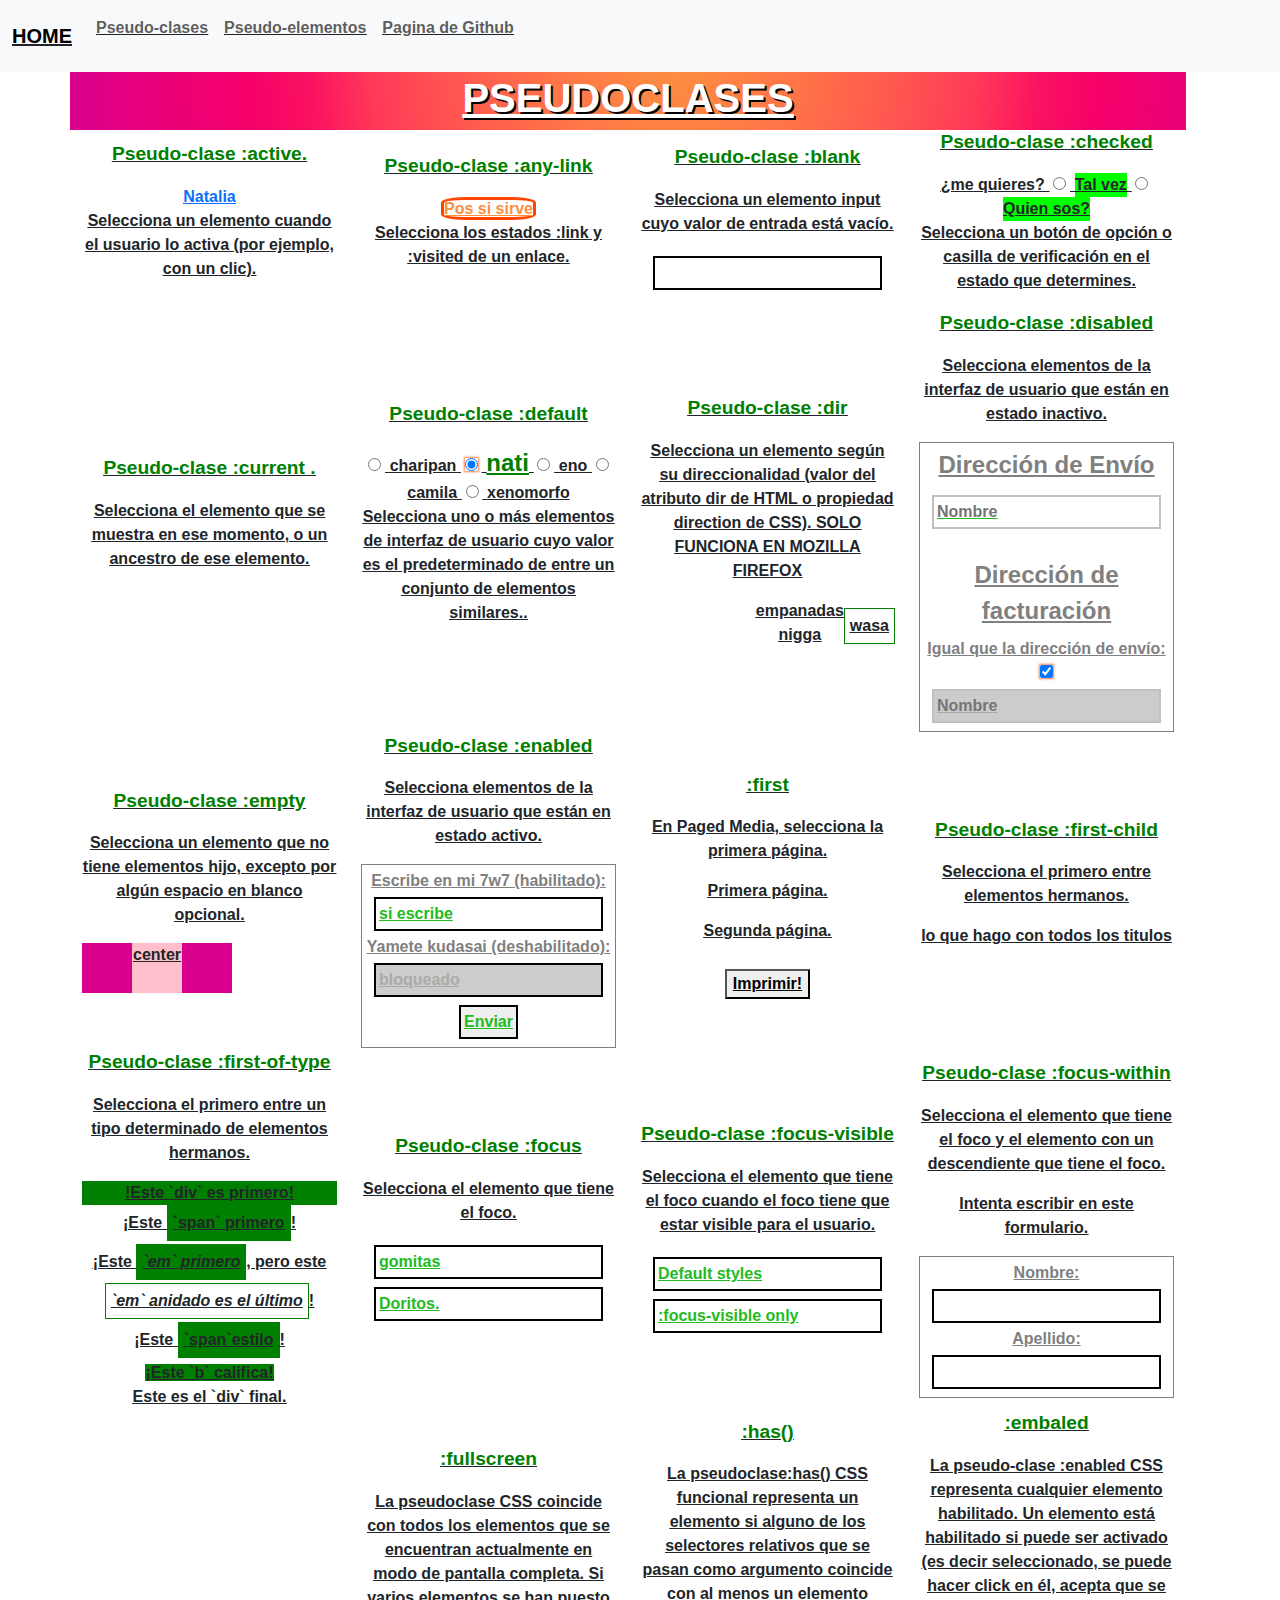
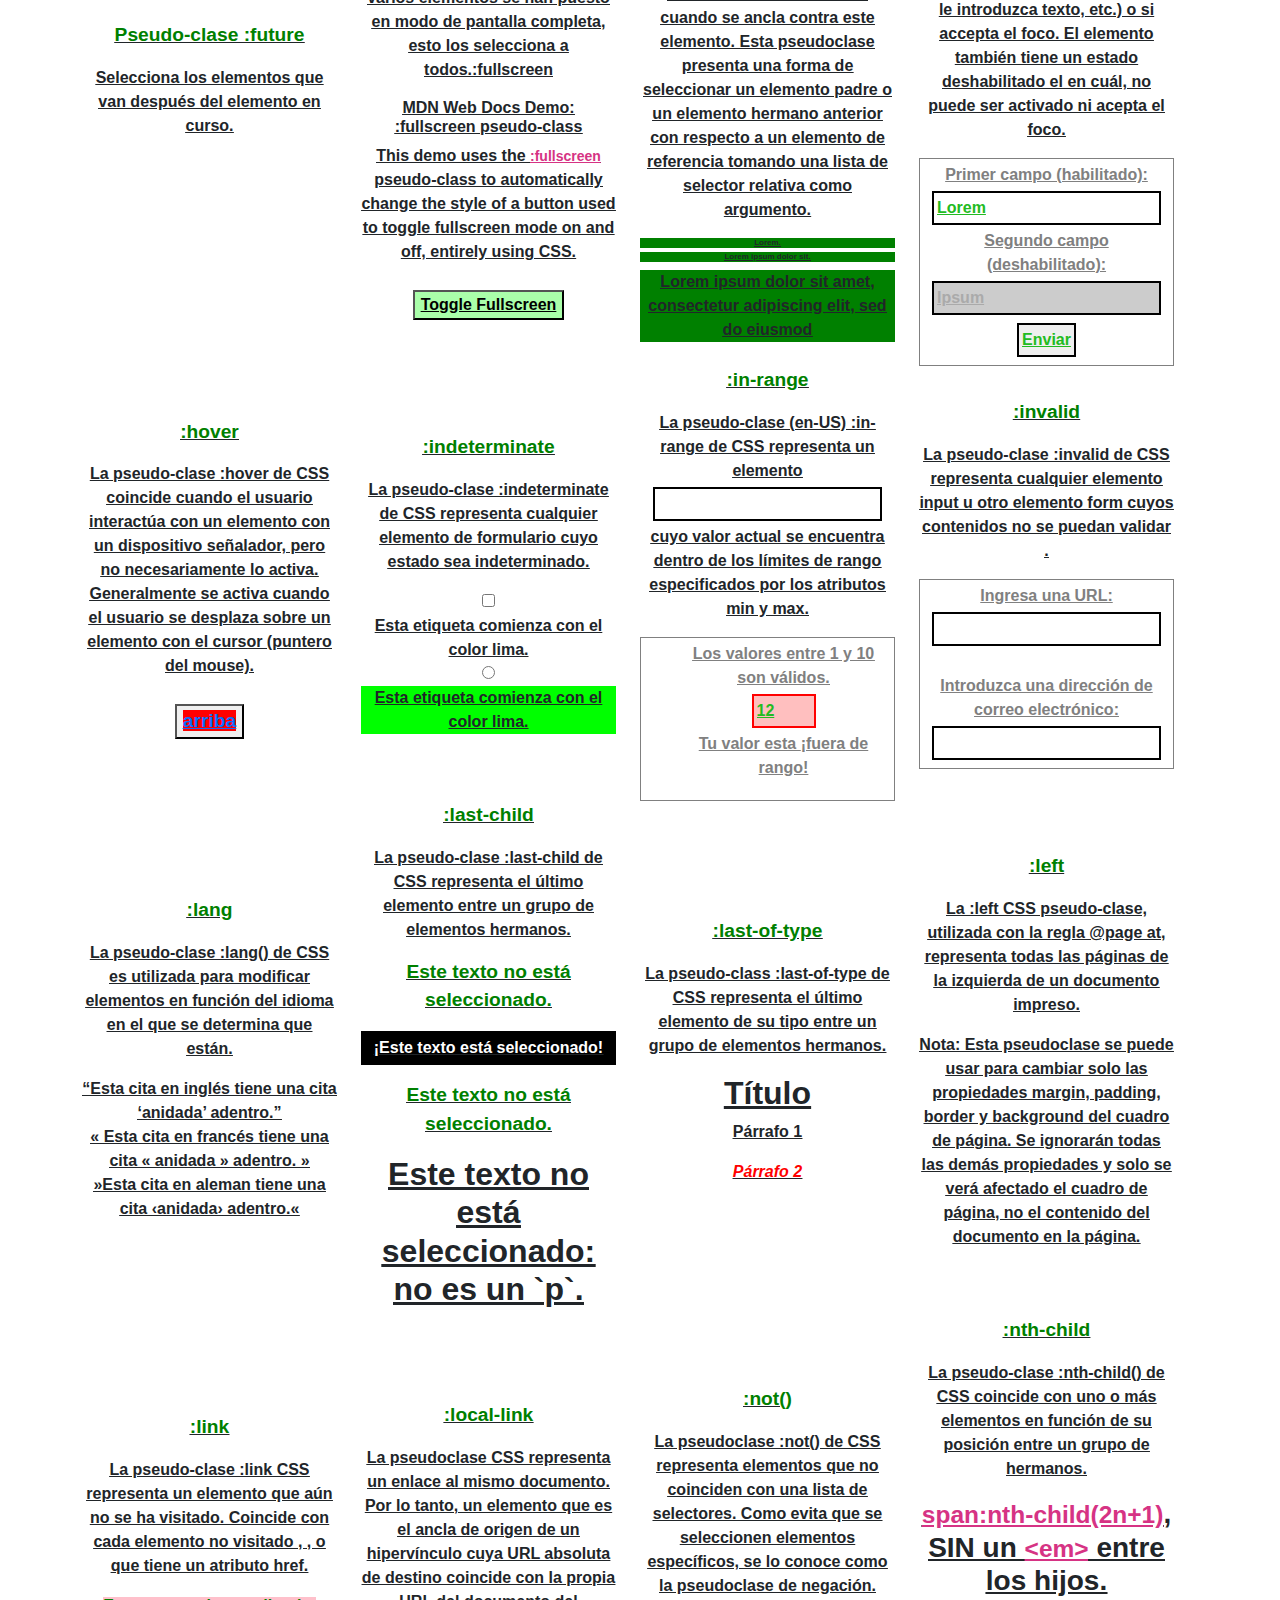
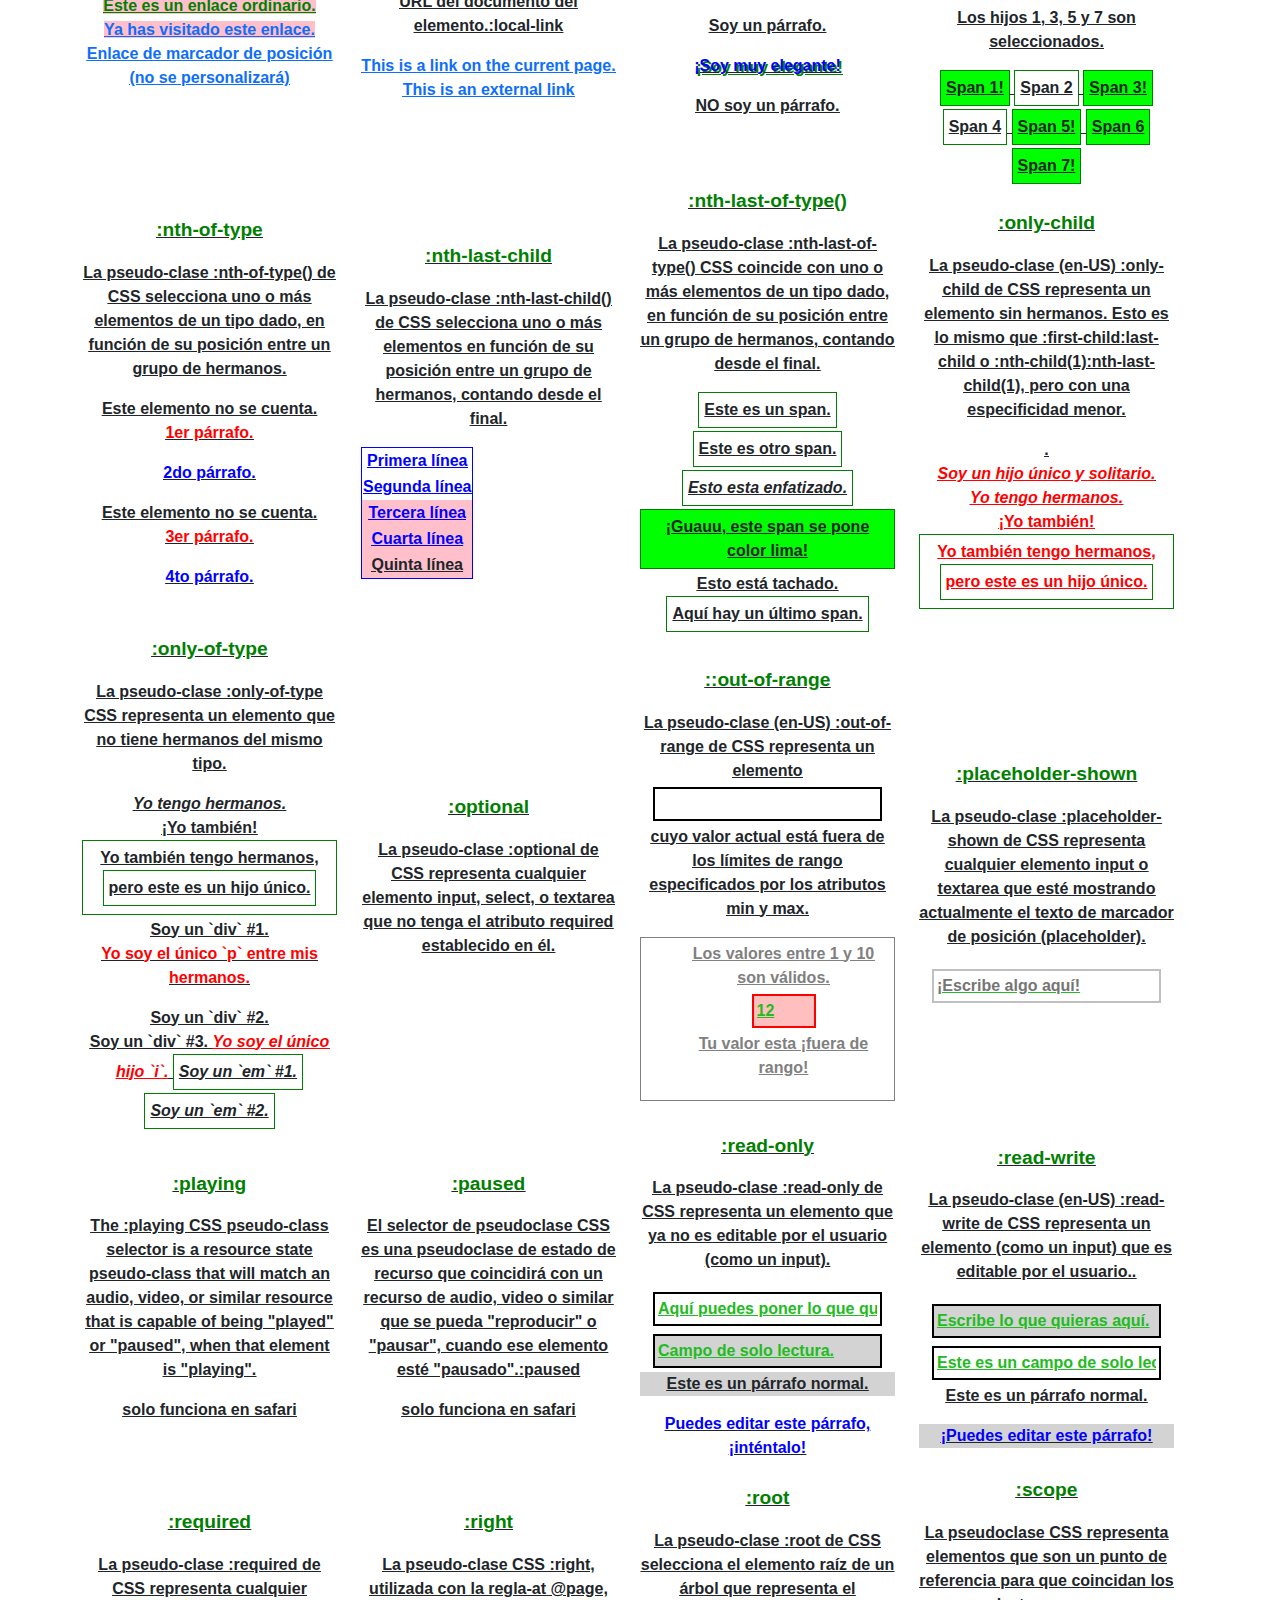
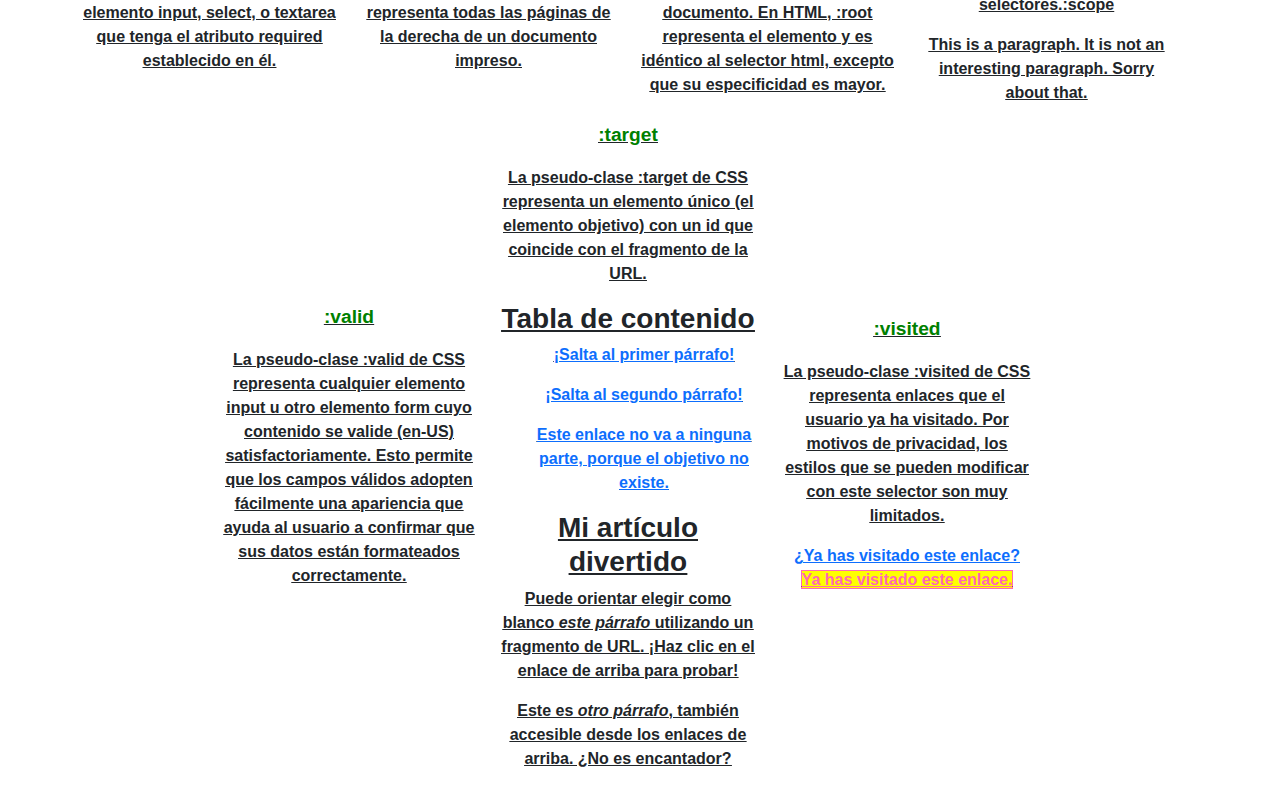
==== commit a2bfeead: "termino de poner las pseudo-clases y eso" ====
--- a/pseudoclases/index.html
+++ b/pseudoclases/index.html
@@ -362,10 +362,6 @@
   
 </div>
 
-<div class="col-xl-3 col-md-6 col-sd-12 col-12 auto altura2">
-  <p></p>
- <p></p>
-</div>
 
 
 <div class="col-xl-3 col-md-6 col-sd-12 col-12 auto altura2">
@@ -386,46 +382,291 @@
 
 
 <div class="col-xl-3 col-md-6 col-sd-12 col-12 auto altura2">
-  <p></p>
- <p></p>
-</div>
-
-
-<div class="col-xl-3 col-md-6 col-sd-12 col-12 auto altura2">
-  <p></p>
- <p></p>
-</div>
-
-
-<div class="col-xl-3 col-md-6 col-sd-12 col-12 auto altura2">
-  <p></p>
- <p></p>
-</div>
-
-
-<div class="col-xl-3 col-md-6 col-sd-12 col-12 auto altura2">
-  <p></p>
- <p></p>
-</div>
-
-
-<div class="col-xl-3 col-md-6 col-sd-12 col-12 auto altura2">
-  <p></p>
- <p></p>
-</div>
-
-
-<div class="col-xl-3 col-md-6 col-sd-12 col-12 auto altura2">
-  <p></p>
- <p></p>
-</div>
-
-
-<div class="col-xl-3 col-md-6 col-sd-12 col-12 auto altura2">
-  <p></p>
- <p></p>
-</div>
-
+  <p>:last-of-type</p>
+ <p>La pseudo-class :last-of-type de CSS representa el último elemento de su tipo entre un grupo de elementos hermanos.</p>
+
+ <h2 >Título</h2>
+<p class="rio" >Párrafo 1</p>
+<p class="rio" >Párrafo 2</p>
+
+</div>
+
+
+<div class="col-xl-3 col-md-6 col-sd-12 col-12 auto altura2">
+  <p>:left</p>
+ <p>La :left CSS pseudo-clase, utilizada con la regla @page at, representa todas las páginas de la izquierda de un documento impreso.</p>
+ <p>Nota: Esta pseudoclase se puede usar para cambiar solo las propiedades margin, padding, border y background del cuadro de página. Se ignorarán todas las demás propiedades y solo se verá afectado el cuadro de página, no el contenido del documento en la página.</p>
+</div>
+
+
+<div class="col-xl-3 col-md-6 col-sd-12 col-12 auto altura2">
+  <p>:link</p>
+ <p>La pseudo-clase :link CSS representa un elemento que aún no se ha visitado. Coincide con cada elemento no visitado <a>, <area>, o <link> que tiene un atributo href.</p>
+  <a class="kiokio" href="#ordinary-target">Este es un enlace ordinario.</a><br>
+<a  class="kiokio" href="">Ya has visitado este enlace.</a><br>
+<a class="kiokio" >Enlace de marcador de posición (no se personalizará)</a>
+
+</div>
+
+
+<div class="col-xl-3 col-md-6 col-sd-12 col-12 auto altura2">
+  <p>:local-link</p>
+ <p>La pseudoclase CSS representa un enlace al mismo documento. Por lo tanto, un elemento que es el ancla de origen de un hipervínculo cuya URL absoluta de destino coincide con la propia URL del documento del elemento.:local-link</p>
+  <a class="sas"  href="#target">This is a link on the current page.</a><br />
+  <a  class="sas" href="https://example.com">This is an external link</a><br />
+
+</div>
+
+
+<div class="col-xl-3 col-md-6 col-sd-12 col-12 auto altura2">
+  <p>:not()
+  </p>
+  <p>La pseudoclase :not() de CSS representa elementos que no coinciden con una lista de selectores. Como evita que se seleccionen elementos específicos, se lo conoce como la pseudoclase de negación.</p>
+  <p  >Soy un párrafo.</p>
+  <p class="no" class="fancy">¡Soy muy elegante!</p>
+  <div>NO soy un párrafo.</div>
+</div>
+
+
+<div class="col-xl-3 col-md-6 col-sd-12 col-12 auto altura2">
+  <p>:nth-child</p>
+ <p>La pseudo-clase :nth-child() de CSS coincide con uno o más elementos en función de su posición entre un grupo de hermanos.</p>
+
+ <h3><code>span:nth-child(2n+1)</code>, SIN un
+  <code>&lt;em&gt;</code> entre los hijos.</h3>
+<p>Los hijos 1, 3, 5 y 7 son seleccionados.</p>
+<div class="first">
+ <span>Span 1!</span>
+ <span>Span 2</span>
+ <span>Span 3!</span>
+ <span>Span 4</span>
+ <span>Span 5!</span>
+ <span>Span 6</span>
+ <span>Span 7!</span>
+</div>
+
+
+</div>
+
+
+<div class="col-xl-3 col-md-6 col-sd-12 col-12 auto altura2">
+  <p>:nth-of-type</p>
+  <p>La pseudo-clase :nth-of-type() de CSS selecciona uno o más elementos de un tipo dado, en función de su posición entre un grupo de hermanos.</p>
+  <div>
+    <div>Este elemento no se cuenta.</div>
+    <p class="piopio" >1er párrafo.</p>
+    <p class="piopio" >2do párrafo.</p>
+    <div>Este elemento no se cuenta.</div>
+    <p class="piopio" >3er párrafo.</p>
+    <p class="piopio" >4to párrafo.</p>
+  </div>
+  
+</div>
+
+<div class="col-xl-3 col-md-6 col-sd-12 col-12 auto altura2">
+  <p>:nth-last-child</p>
+ <p>La pseudo-clase :nth-last-child() de CSS selecciona uno o más elementos en función de su posición entre un grupo de hermanos, contando desde el final.
+ </p>
+ <table>
+  <tbody>
+    <tr>
+      <td>Primera línea</td>
+    </tr>
+    <tr>
+      <td>Segunda línea</td>
+    </tr>
+    <tr>
+      <td>Tercera línea</td>
+    </tr>
+    <tr>
+      <td>Cuarta línea</td>
+    </tr>
+    <tr>
+      <td>Quinta línea</td>
+    </tr>
+  </tbody>
+</table>
+
+</div>
+
+<div class="col-xl-3 col-md-6 col-sd-12 col-12 auto altura2">
+  <p>:nth-last-of-type()</p>
+   <p>La pseudo-clase :nth-last-of-type() CSS coincide con uno o más elementos de un tipo dado, en función de su posición entre un grupo de hermanos, contando desde el final.</p>
+   <div>
+    <span>Este es un span.</span>
+    <span>Este es otro span.</span>
+    <em>Esto esta enfatizado.</em>
+    <span>¡Guauu, este span se pone color lima!</span>
+    <strike>Esto está tachado.</strike>
+    <span>Aquí hay un último span.</span>
+  </div>
+
+</div>
+
+
+<div class="col-xl-3 col-md-6 col-sd-12 col-12 auto altura2">
+  <p>:only-child</p>
+  <p>La pseudo-clase (en-US) :only-child de CSS representa un elemento sin hermanos. Esto es lo mismo que :first-child:last-child o :nth-child(1):nth-last-child(1), pero con una especificidad menor.
+
+ </p>.
+ <main>
+  <div>
+    <i>Soy un hijo único y solitario.</i>
+  </div>
+
+  <div>
+    <i>Yo tengo hermanos.</i><br>
+    <b>¡Yo también!</b><br>
+    <span>Yo también tengo hermanos, <span>pero este es un hijo único.</span></span>
+  </div>
+</main>
+
+</div>
+
+
+<div class="col-xl-3 col-md-6 col-sd-12 col-12 auto altura2">
+  <p>:only-of-type</p>
+  <p>La pseudo-clase :only-of-type CSS representa un elemento que no tiene hermanos del mismo tipo.
+  </p>
+    <div>
+      <i>Yo tengo hermanos.</i><br>
+      <b>¡Yo también!</b><br>
+      <span>Yo también tengo hermanos, <span>pero este es un hijo único.</span></span>
+      <main>
+        <div>Soy un `div` #1.</div>
+        <p>Yo soy el único `p` entre mis hermanos.</p>
+        <div>Soy un `div` #2.</div>
+        <div>Soy un `div` #3.
+          <i>Yo soy el único hijo `i`.</i>
+          <em>Soy un `em` #1.</em>
+          <em>Soy un `em` #2.</em>
+    
+    </main>
+  </div>
+    
+</div>
+
+
+<div class="col-xl-3 col-md-6 col-sd-12 col-12 auto altura2">
+  <p>:optional</p>
+  <p>La pseudo-clase :optional de CSS representa cualquier elemento input, select, o textarea que no tenga el atributo required establecido en él.</p>
+</div>
+
+<div class="col-xl-3 col-md-6 col-sd-12 col-12 auto altura2">
+  <p>::out-of-range</p>
+  <p>La pseudo-clase (en-US) :out-of-range de CSS representa un elemento <input> cuyo valor actual está fuera de los límites de rango especificados por los atributos min y max.</p>
+  <form action="" id="form1">
+    <ul>Los valores entre 1 y 10 son válidos.
+      <li>
+        <input id="value1" name="value1" type="number" placeholder="1 a 10" min="1" max="10" value="12">
+        <label for="value1">Tu valor esta </label>
+      </li>
+    </ul>
+  </form>
+  
+</div>
+
+
+<div class="col-xl-3 col-md-6 col-sd-12 col-12 auto altura2">
+  <p>:placeholder-shown</p>
+  <p>La pseudo-clase :placeholder-shown de CSS representa cualquier elemento input o textarea que esté mostrando actualmente el texto de marcador de posición (placeholder).</p>
+  
+  <input placeholder="¡Escribe algo aquí!">
+
+</div>
+
+<div class="col-xl-3 col-md-6 col-sd-12 col-12 auto altura2">
+  <p>:playing </p>
+  <p>The :playing CSS pseudo-class selector is a resource state pseudo-class that will match an audio, video, or similar resource that is capable of being "played" or "paused", when that element is "playing".</p>
+  <p>solo funciona en safari</p>
+</div>
+
+<div class="col-xl-3 col-md-6 col-sd-12 col-12 auto altura2">
+  <p>:paused</p>
+  <p>El selector de pseudoclase CSS es una pseudoclase de estado de recurso que coincidirá con un recurso de audio, video o similar que se pueda "reproducir" o "pausar", cuando ese elemento esté "pausado".:paused</p>
+  <p>solo funciona en safari</p>
+</div>
+
+<div class="col-xl-3 col-md-6 col-sd-12 col-12 auto altura2">
+  <p>:read-only</p>
+  <p>La pseudo-clase :read-only de CSS representa un elemento que ya no es editable por el usuario (como un input).</p>
+  <input class="lingote" type="text" value="Aquí puedes poner lo que quieras.">
+  <input class="lingote" type="text" value="Campo de solo lectura." readonly>
+  <p class="lingote" >Este es un párrafo normal.</p>
+  <p  class="lingote" contenteditable="true">Puedes editar este párrafo, ¡inténtalo!</p>
+
+</div>
+
+<div class="col-xl-3 col-md-6 col-sd-12 col-12 auto altura2">
+  <p>:read-write</p>
+  <p>La pseudo-clase (en-US) :read-write de CSS representa un elemento (como un input) que es editable por el usuario..</p>
+  <input class="mongo"  type="text" value="Escribe lo que quieras aquí.">
+  <input class="mongo"  type="text" value="Este es un campo de solo lectura." readonly>
+  <p class="mongo" >Este es un párrafo normal.</p>
+  <p class="mongo"  contenteditable="true">¡Puedes editar este párrafo!</p>
+
+</div>
+
+<div class="col-xl-3 col-md-6 col-sd-12 col-12 auto altura2">
+  <p>:required</p>
+  <p>La pseudo-clase :required de CSS representa cualquier elemento input, select, o textarea que tenga el atributo required establecido en él.</p>
+
+</div>
+
+<div class="col-xl-3 col-md-6 col-sd-12 col-12 auto altura2">
+  <p>:right</p>
+  <p>La pseudo-clase CSS :right, utilizada con la regla-at @page, representa todas las páginas de la derecha de un documento impreso.</p>
+</div>
+
+
+<div class="col-xl-3 col-md-6 col-sd-12 col-12 auto altura2">
+  <p>:root</p>
+  <p>La pseudo-clase :root de CSS selecciona el elemento raíz de un árbol que representa el documento. En HTML, :root representa el elemento <html> y es idéntico al selector html, excepto que su especificidad es mayor.</p>
+</div>
+
+
+<div class="col-xl-3 col-md-6 col-sd-12 col-12 auto altura2">
+  <p>:scope</p>
+  <p>La pseudoclase CSS representa elementos que son un punto de referencia para que coincidan los selectores.:scope</p>
+  <p id="para">
+    This is a paragraph. It is not an interesting paragraph. Sorry about that.
+  </p>
+  <p id="output"></p>
+  
+</div>
+
+
+<div class="col-xl-3 col-md-6 col-sd-12 col-12 auto altura2">
+  <p>:valid</p>
+  <p>La pseudo-clase :valid de CSS representa cualquier elemento input u otro elemento form cuyo contenido se valide (en-US) satisfactoriamente. Esto permite que los campos válidos adopten fácilmente una apariencia que ayuda al usuario a confirmar que sus datos están formateados correctamente.</p>
+</div>
+
+<div class="col-xl-3 col-md-6 col-sd-12 col-12 auto altura2">
+  <p>:target</p>
+  <p>La pseudo-clase :target de CSS representa un elemento único (el elemento objetivo) con un id que coincide con el fragmento de la URL.</p>
+  <h3>Tabla de contenido</h3>
+<ol>
+ <li><a href="#p1">¡Salta al primer párrafo!</a></li>
+ <li><a href="#p2">¡Salta al segundo párrafo!</a></li>
+ <li><a href="#nowhere">Este enlace no va a ninguna parte,
+   porque el objetivo no existe.</a></li>
+</ol>
+
+<h3>Mi artículo divertido</h3>
+<p class="opo" id="p1">Puede orientar elegir como blanco <i>este párrafo</i> utilizando un
+  fragmento de URL. ¡Haz clic en el enlace de arriba para probar!</p>
+<p class="opo" id="p2">Este es <i>otro párrafo</i>, también accesible
+  desde los enlaces de arriba. ¿No es encantador?</p>
+
+</div>
+
+<div class="col-xl-3 col-md-6 col-sd-12 col-12 auto altura2">
+  <p>:visited</p>
+  <p>La pseudo-clase :visited de CSS representa enlaces que el usuario ya ha visitado. Por motivos de privacidad, los estilos que se pueden modificar con este selector son muy limitados.</p>
+  <a class="lindo" href="#test-visited-link">¿Ya has visitado este enlace?</a><br>
+  <a class="lindo" href="">Ya has visitado este enlace.</a>
+
+</div>
 
     </aside>
   </section>
--- a/pseudoclases/css/style.css
+++ b/pseudoclases/css/style.css
@@ -7,6 +7,10 @@
     padding: 0;
    
 }
+body.dark {
+  background-color:#0c0b0b61;
+  color: white;
+}
 .container{
     width: 100%;
     height: 100vh;
@@ -47,7 +51,7 @@
     text-shadow: 2px 2px black;
 }
 .altura2 {
-    height: 30rem;
+    height: auto;
 
     
 
@@ -266,3 +270,191 @@
   padding: 5px;
 }
 
+.rio:last-of-type {
+  color: red;
+  font-style: italic;
+}
+.auto .kiokio:link{
+  background-color: pink;
+  color: green;
+}
+.sas:local-link {
+  color: green;
+}
+
+.fancy {
+  text-shadow: 2px 2px 3px gold;
+}
+
+/* elementos <p> que no están en la clase `.fancy` */
+.no:not(.fancy) {
+  color:blue;
+  text-shadow: 2px 2px green;
+}
+
+/* Elementos que no son elementos <p> */
+body :not(p) {
+  text-decoration: underline;
+}
+
+/* Elementos que no son elementos <div> o <span> */
+body :not(div):not(span) {
+  font-weight: bold;
+}
+
+/* Elementos que no son `.crazy` o `.fancy` */
+/* Tenga en cuenta que esta sintaxis aún no está bien soportada. */
+body :not(.crazy, .fancy) {
+  font-family: sans-serif;
+}
+
+
+html {
+  font-family: sans-serif;
+}
+
+span,
+div em {
+  padding: 5px;
+  border: 1px solid green;
+  display: inline-block;
+  margin-bottom: 3px;
+}
+
+.first span:nth-child(2n+1),
+.second span:nth-child(2n+1),
+.third span:nth-of-type(2n+1) {
+  background-color: lime;
+}
+
+
+
+/* Párrafos impares */
+.piopio:nth-of-type(2n+1) {
+  color: red;
+}
+
+/* Párrafos pares */
+.piopio:nth-of-type(2n) {
+  color: blue;
+}
+
+/* Primer párrafo */
+.piopio:nth-of-type(1) {
+  font-weight: bold;
+}
+table {
+  border: 1px solid blue;
+}
+
+/* Selecciona los últimos tres elementos */
+tr:nth-last-child(-n+3) {
+  background-color: pink;
+}
+
+/* Toma todos los elementos a partir del penúltimo elemento */
+tr:nth-last-child(n+2) {
+  color: blue;
+}
+
+/* Seleccione solo el penúltimo elemento */
+tr:nth-last-child(2) {
+  font-weight: 600;
+}
+span:nth-last-of-type(2) {
+  background-color: lime;
+}
+main :only-child {
+  color: red;
+}
+main :only-of-type {
+  color: red;
+}
+li {
+  list-style: none;
+  margin-bottom: 1em;
+}
+
+input {
+  border: 1px solid black;
+}
+
+input:in-range {
+  background-color: rgba(0, 255, 0, 0.25);
+}
+
+input:out-of-range {
+  background-color: rgba(255, 0, 0, 0.25);
+  border: 2px solid red;
+}
+
+input:in-range + label::after {
+  content: 'bien.';
+}
+
+input:out-of-range + label::after {
+  content: '¡fuera de rango!';
+}
+input {
+  border: 2px solid black;
+  padding: 3px;
+}
+
+input:placeholder-shown {
+  border-color: silver;
+}
+
+input {
+  border: 2px solid black;
+  padding: 3px;
+}
+
+.lingote:placeholder-shown {
+  border-color: silver;
+}
+.lingote { min-width: 10rem; }
+.lingote:-moz-read-only { background: cyan; }
+.lingote:read-only { background: cyan; }
+
+.lingote:-moz-read-only { background: lightgray; }
+.lingote:read-only { background: lightgray; }
+.lingote[contenteditable="true"] { color: blue; }
+
+.mongo { min-width: 10rem; }
+.mongo:-moz-read-write { background: cyan; }
+.mongo:read-write { background: cyan; }
+
+.mongo:-moz-read-write { background: lightgray; }
+.mongo:read-write { background: lightgray; }
+.mongo[contenteditable="true"] { color: blue; }
+
+
+.opo:target {
+  background-color: gold;
+}
+
+/* Agrega un pseudo-elemento dentro del elemento de destino */
+.opo:target::before {
+  font: 70% sans-serif;
+  content: "►";
+  color: limegreen;
+  margin-right: .25em;
+}
+
+/* Estilo de elementos en cursiva dentro del elemento de destino */
+.opo:target i {
+  color: red;
+}
+
+.lindo {
+  /* Especifique los valores predeterminados no transparentes a ciertas propiedades,
+     lo que les permite ser diseñado con el estado :visited */
+  background-color: white;
+  border: 1px solid white;
+}
+
+.lindo:visited {
+  background-color: yellow;
+  border-color: hotpink;
+  color: hotpink;
+}
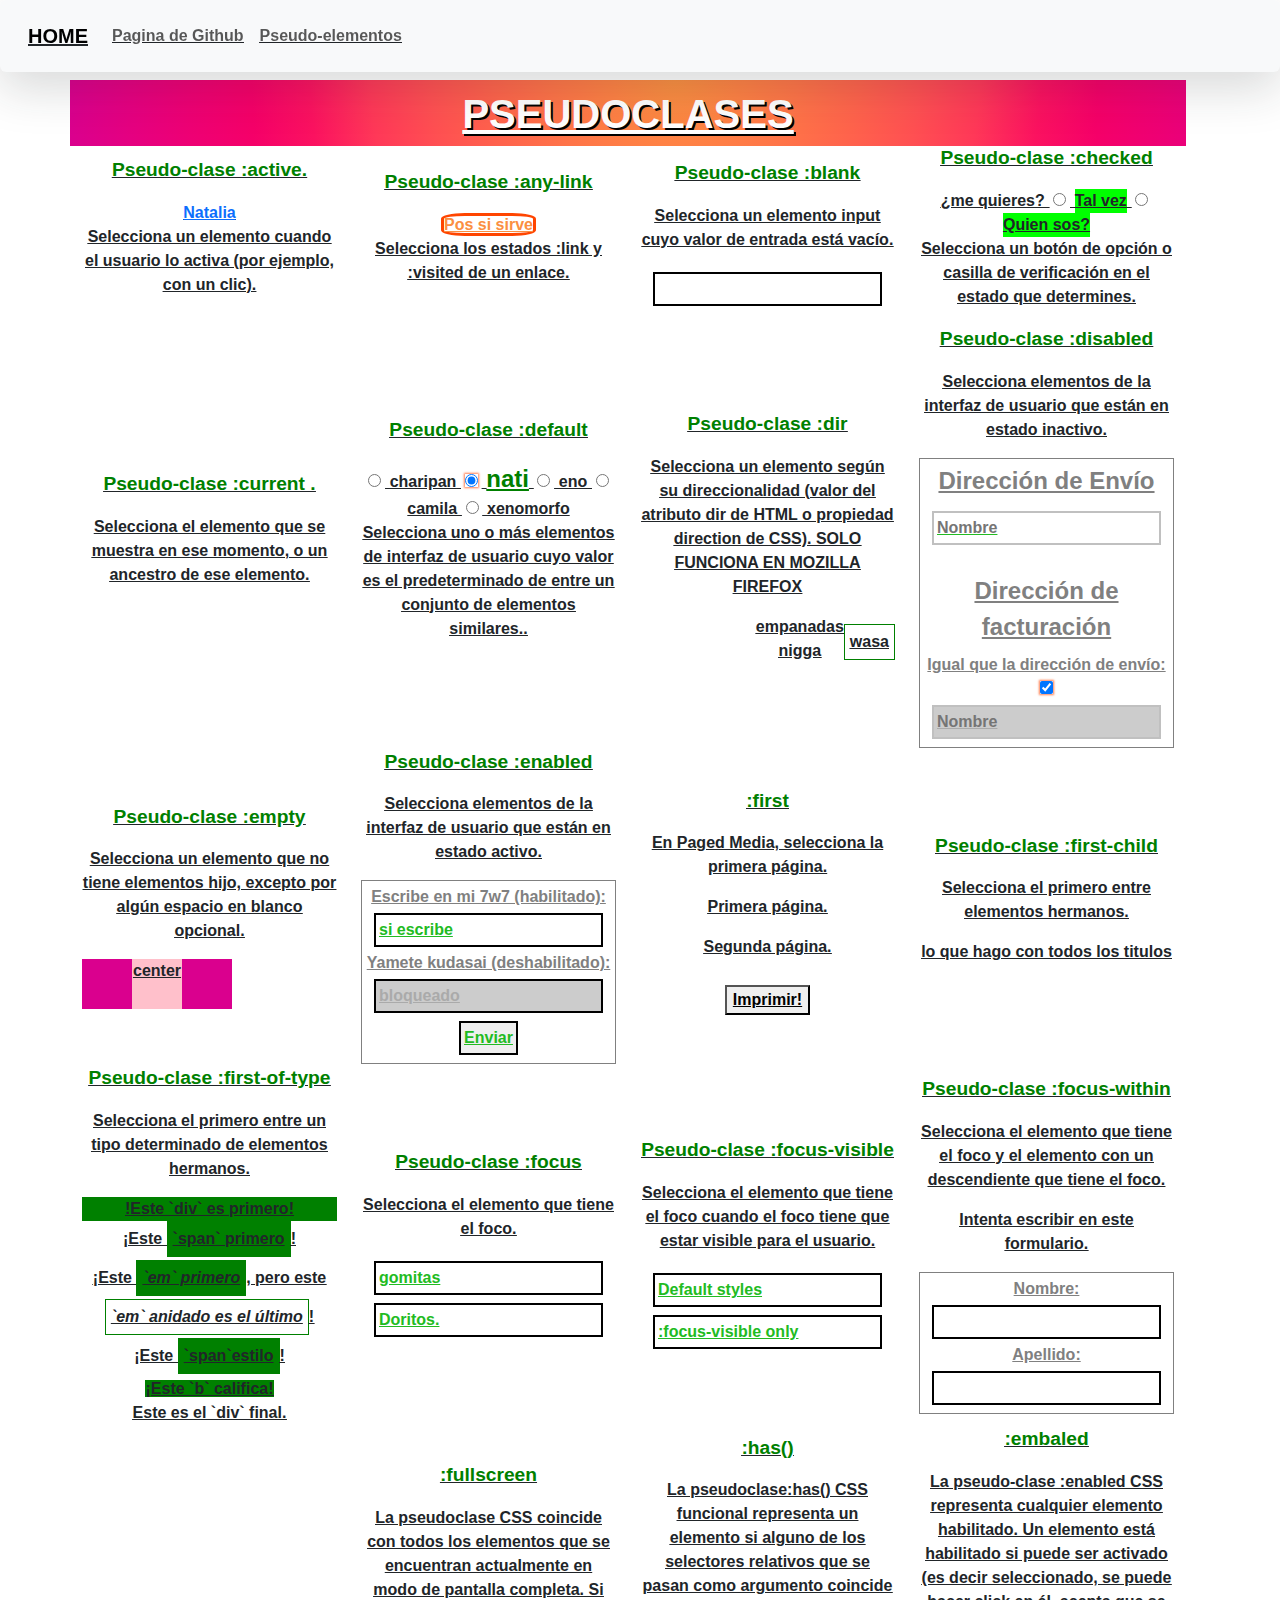
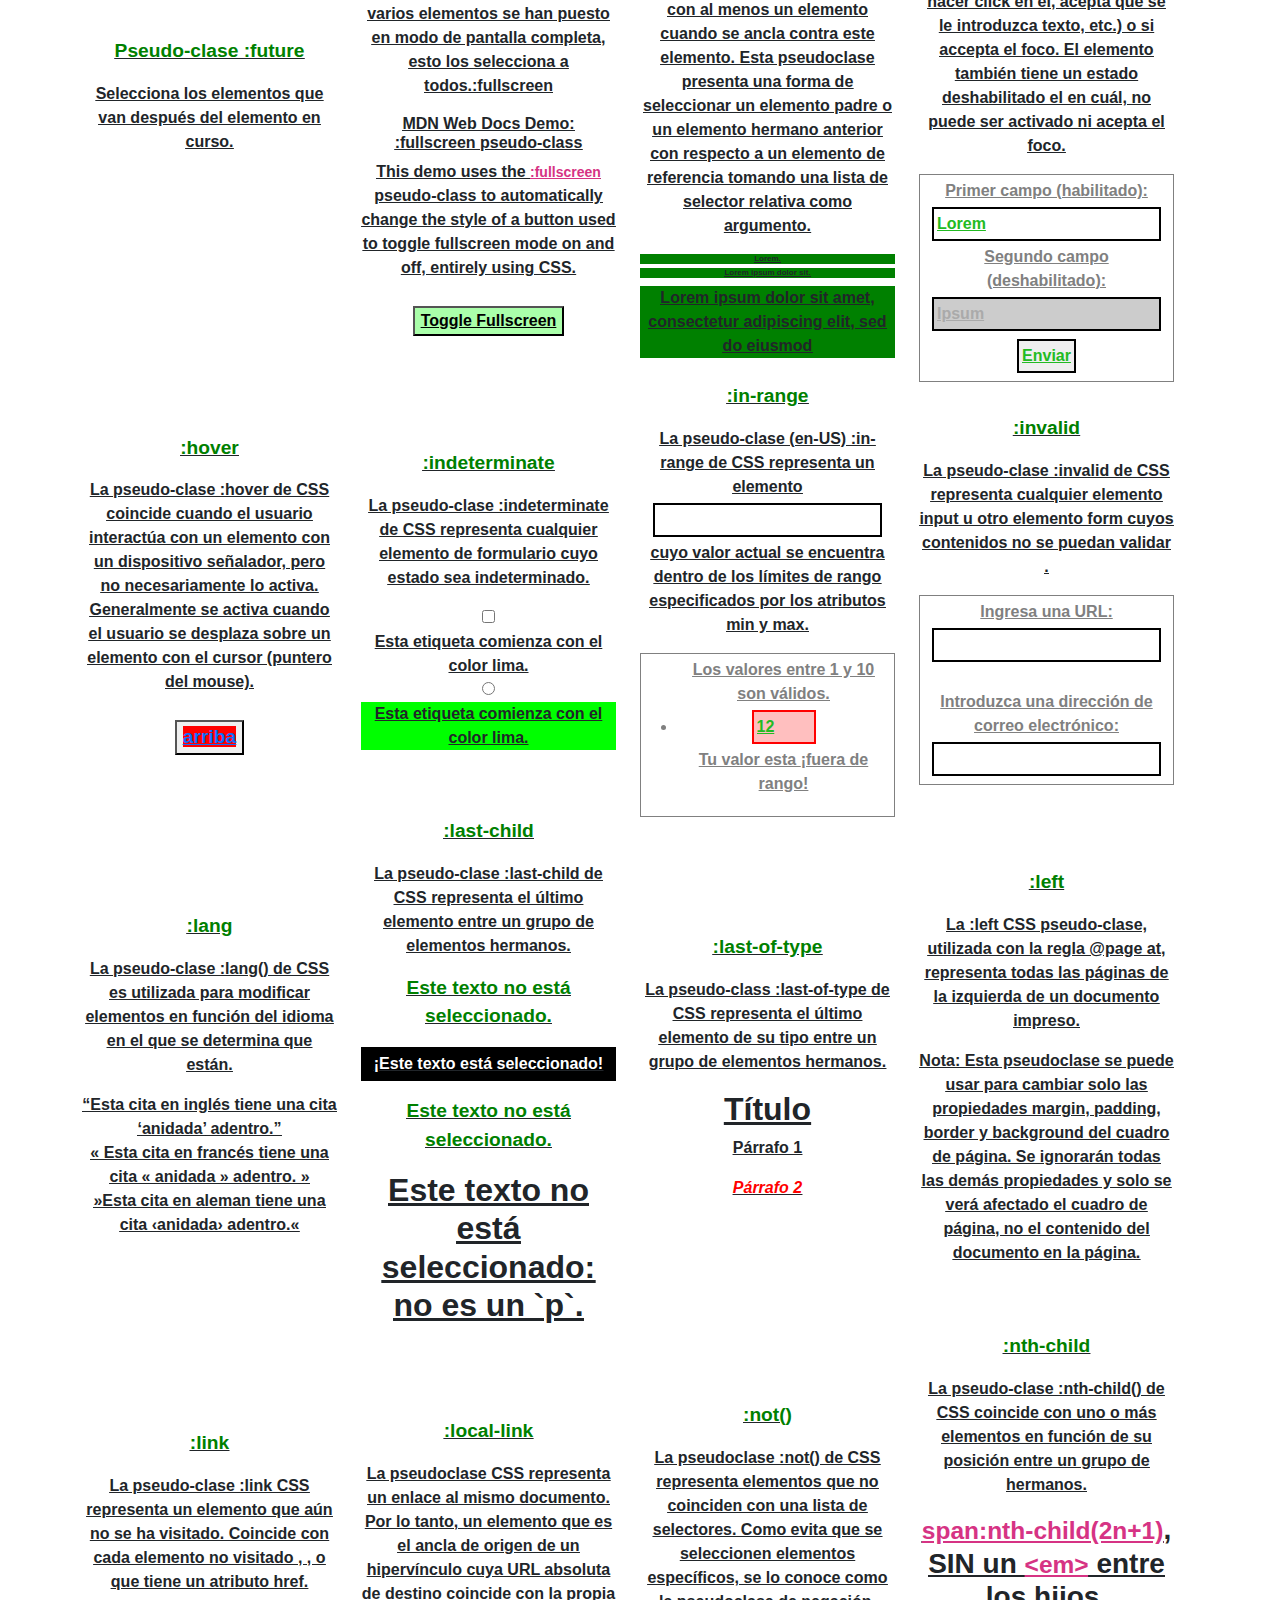
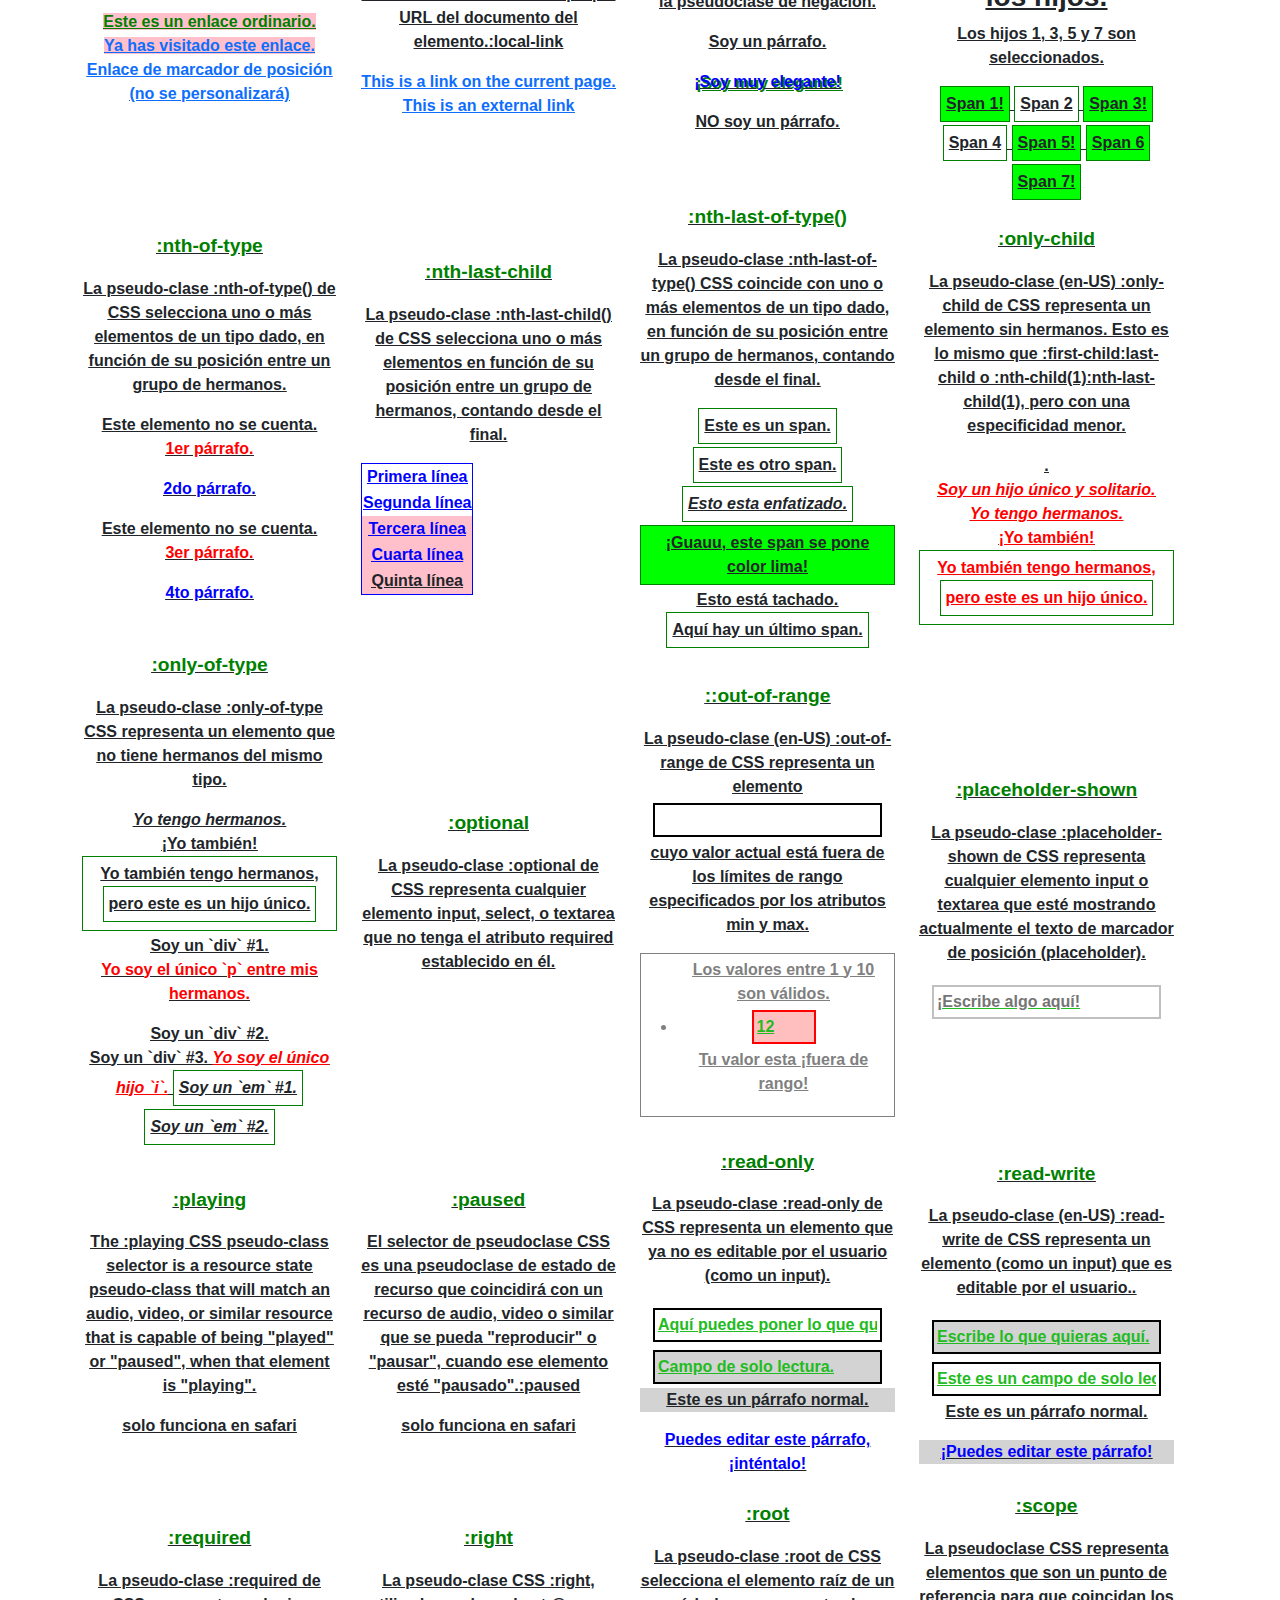
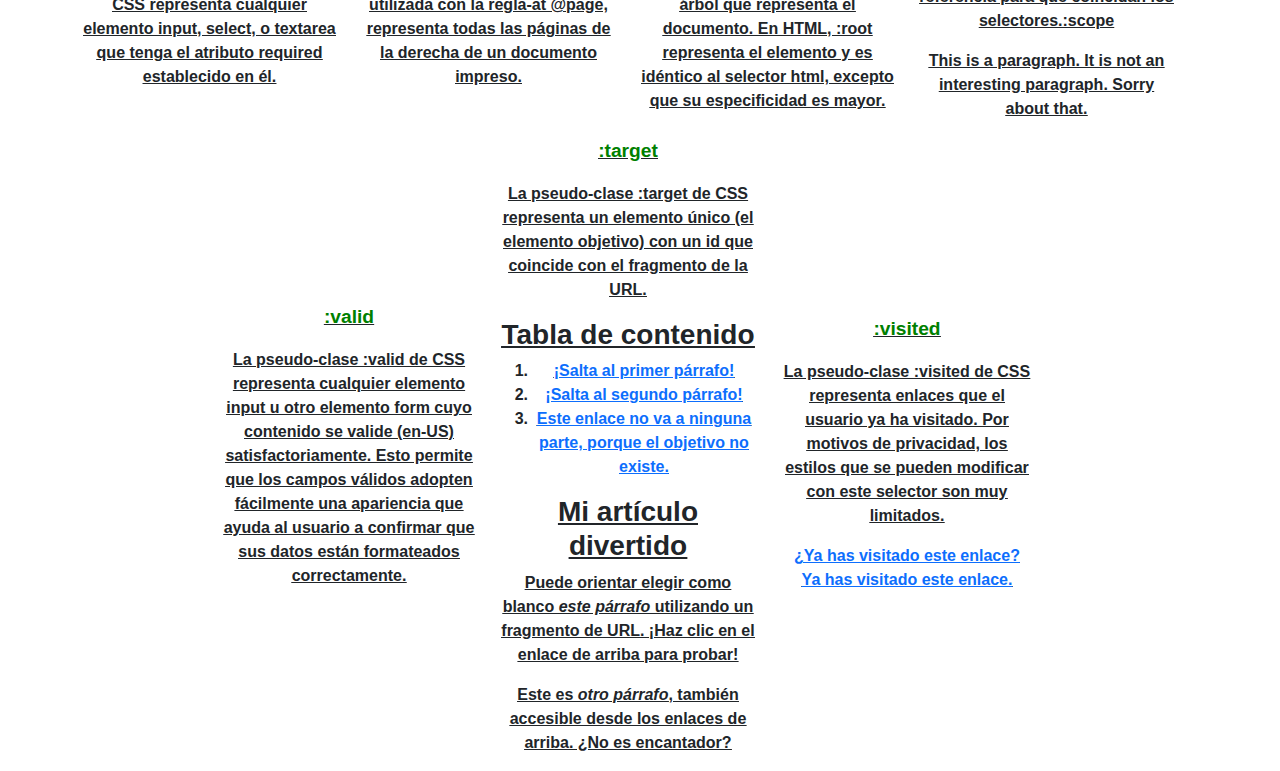
==== commit 658b289a: "termino proyecto tiene fallos pero  así lo dejo" ====
--- a/pseudoclases/index.html
+++ b/pseudoclases/index.html
@@ -11,7 +11,8 @@
 </head>
 
 <body>
-  <nav class="navbar navbar-expand-lg bg-body-tertiary">
+  <nav class="navbar navbar-expand-lg bg-body-tertiary
+  shadow-lg p-3 mb-5 bg-body rounded nav">
     <div class="container-fluid">
       <a class="navbar-brand" href="../index.html">HOME</a>
       <button class="navbar-toggler" type="button" data-bs-toggle="collapse" data-bs-target="#navbarNav"
@@ -20,15 +21,14 @@
       </button>
       <div class="collapse navbar-collapse" id="navbarNav">
         <ul class="navbar-nav">
+          
           <li class="nav-item">
-            <a class="nav-link " aria-current="page" href="index.html" target="_blank">Pseudo-clases</a>
+            <a class="nav-link" href="https://github.com/Koko-OwO?tab=repositories" target="_blank">Pagina de Github</a>
           </li>
           <li class="nav-item">
             <a class="nav-link" href="../pseudoelementos/index.html" target="_blank">Pseudo-elementos</a>
           </li>
-          <li class="nav-item">
-            <a class="nav-link" href="https://github.com/Koko-OwO?tab=repositories" target="_blank">Pagina de Github</a>
-          </li>
+          
         </ul>
       </div>
     </div>
@@ -663,8 +663,8 @@
 <div class="col-xl-3 col-md-6 col-sd-12 col-12 auto altura2">
   <p>:visited</p>
   <p>La pseudo-clase :visited de CSS representa enlaces que el usuario ya ha visitado. Por motivos de privacidad, los estilos que se pueden modificar con este selector son muy limitados.</p>
-  <a class="lindo" href="#test-visited-link">¿Ya has visitado este enlace?</a><br>
-  <a class="lindo" href="">Ya has visitado este enlace.</a>
+  <a class="" href="#test-visited-link">¿Ya has visitado este enlace?</a><br>
+  <a class="" href="">Ya has visitado este enlace.</a>
 
 </div>
 
--- a/pseudoclases/css/style.css
+++ b/pseudoclases/css/style.css
@@ -23,7 +23,7 @@
 }
 .azu2{
     width: 100%;
-    height: 4rem;
+    height: 5rem;
     display: flex;
     opacity: 0;
 }
@@ -152,10 +152,9 @@
     background: #ccc;
   }
 
-
-    .button {
-        cursor: pointer;
-    }
+.button {
+  cursor: pointer;
+ }
 article :first-of-type {
     background-color: green;
 }
@@ -194,10 +193,7 @@
   input {
     margin: 4px;
   }
-  :future(p, span) {
-    display: none;
-  }
-  
+ 
   #fs-toggle:not(:fullscreen) {
     background-color: #afa;
   }
@@ -235,10 +231,7 @@
   input:indeterminate + label {
     background: lime;
   }
-  li {
-    list-style: none;
-    margin-bottom: 1em;
-  }
+ 
   
   input {
     border: 1px solid black;
@@ -370,10 +363,7 @@
 main :only-of-type {
   color: red;
 }
-li {
-  list-style: none;
-  margin-bottom: 1em;
-}
+
 
 input {
   border: 1px solid black;
